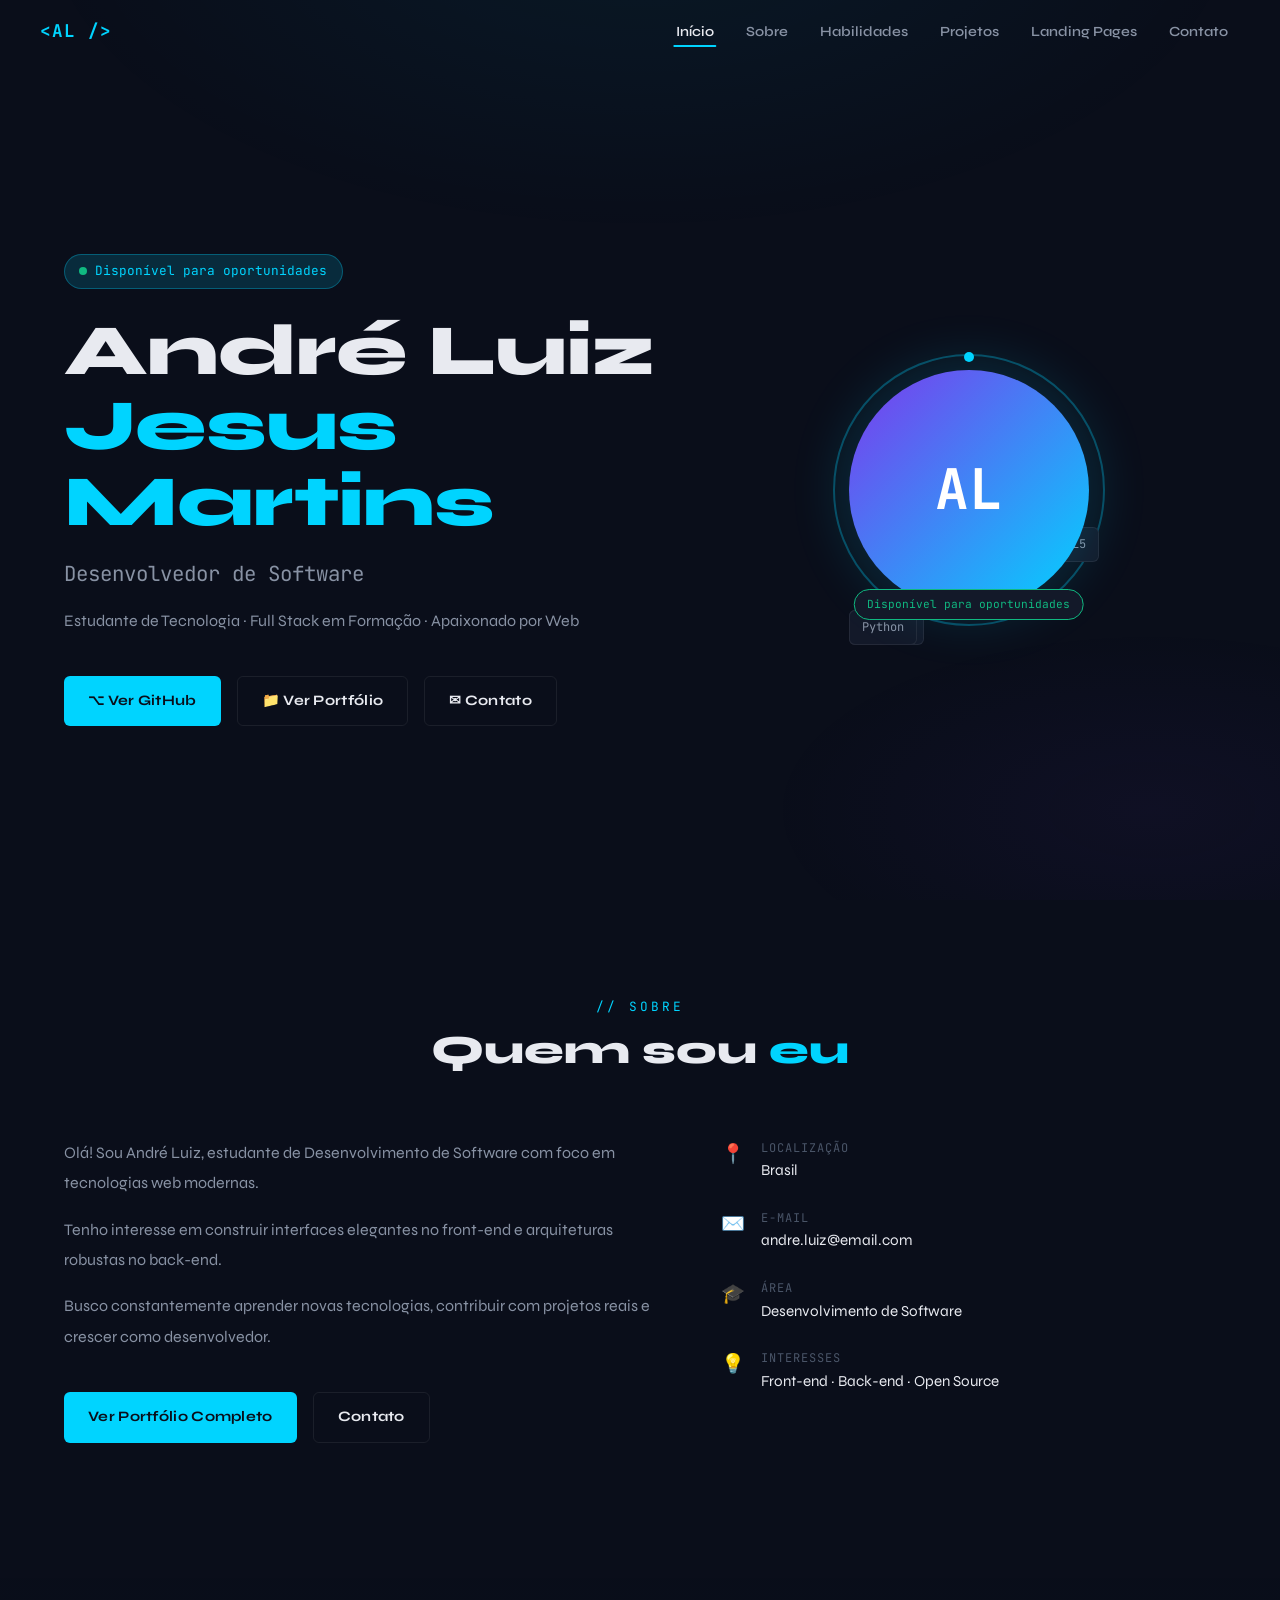
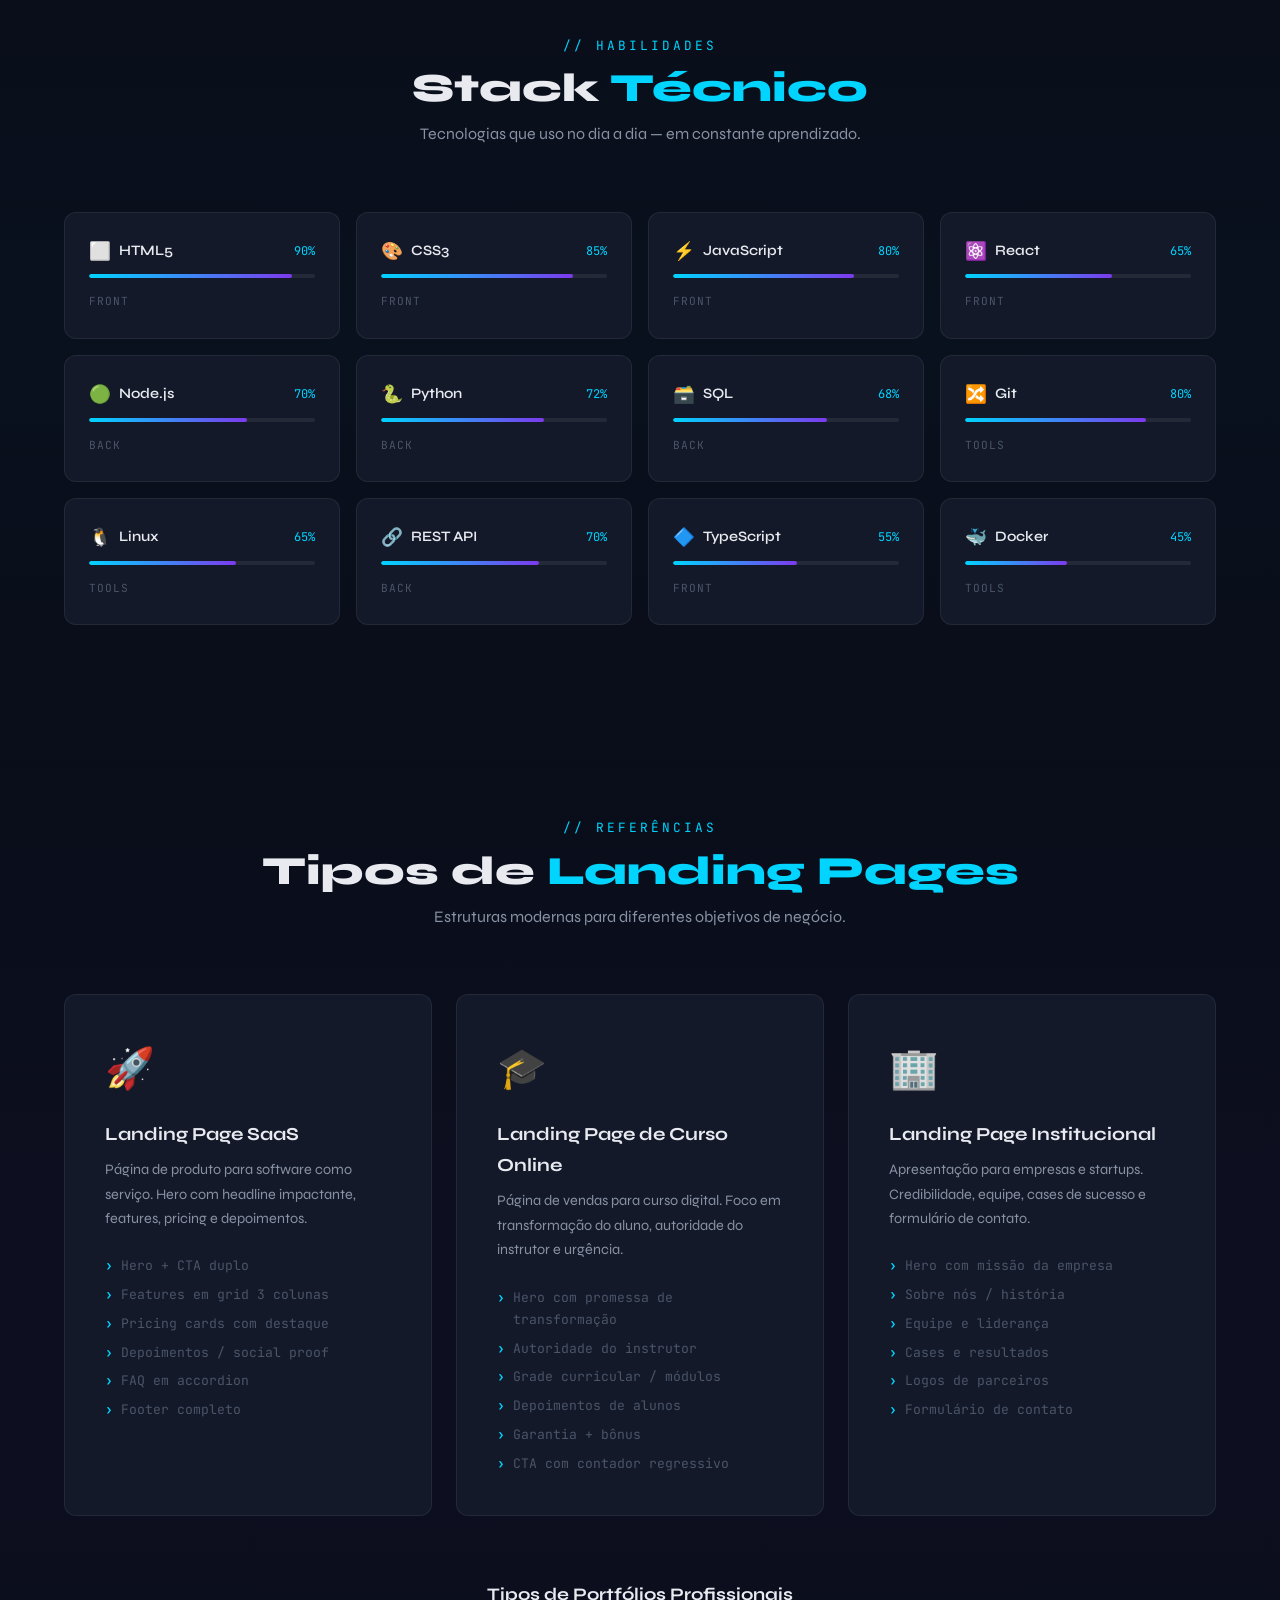
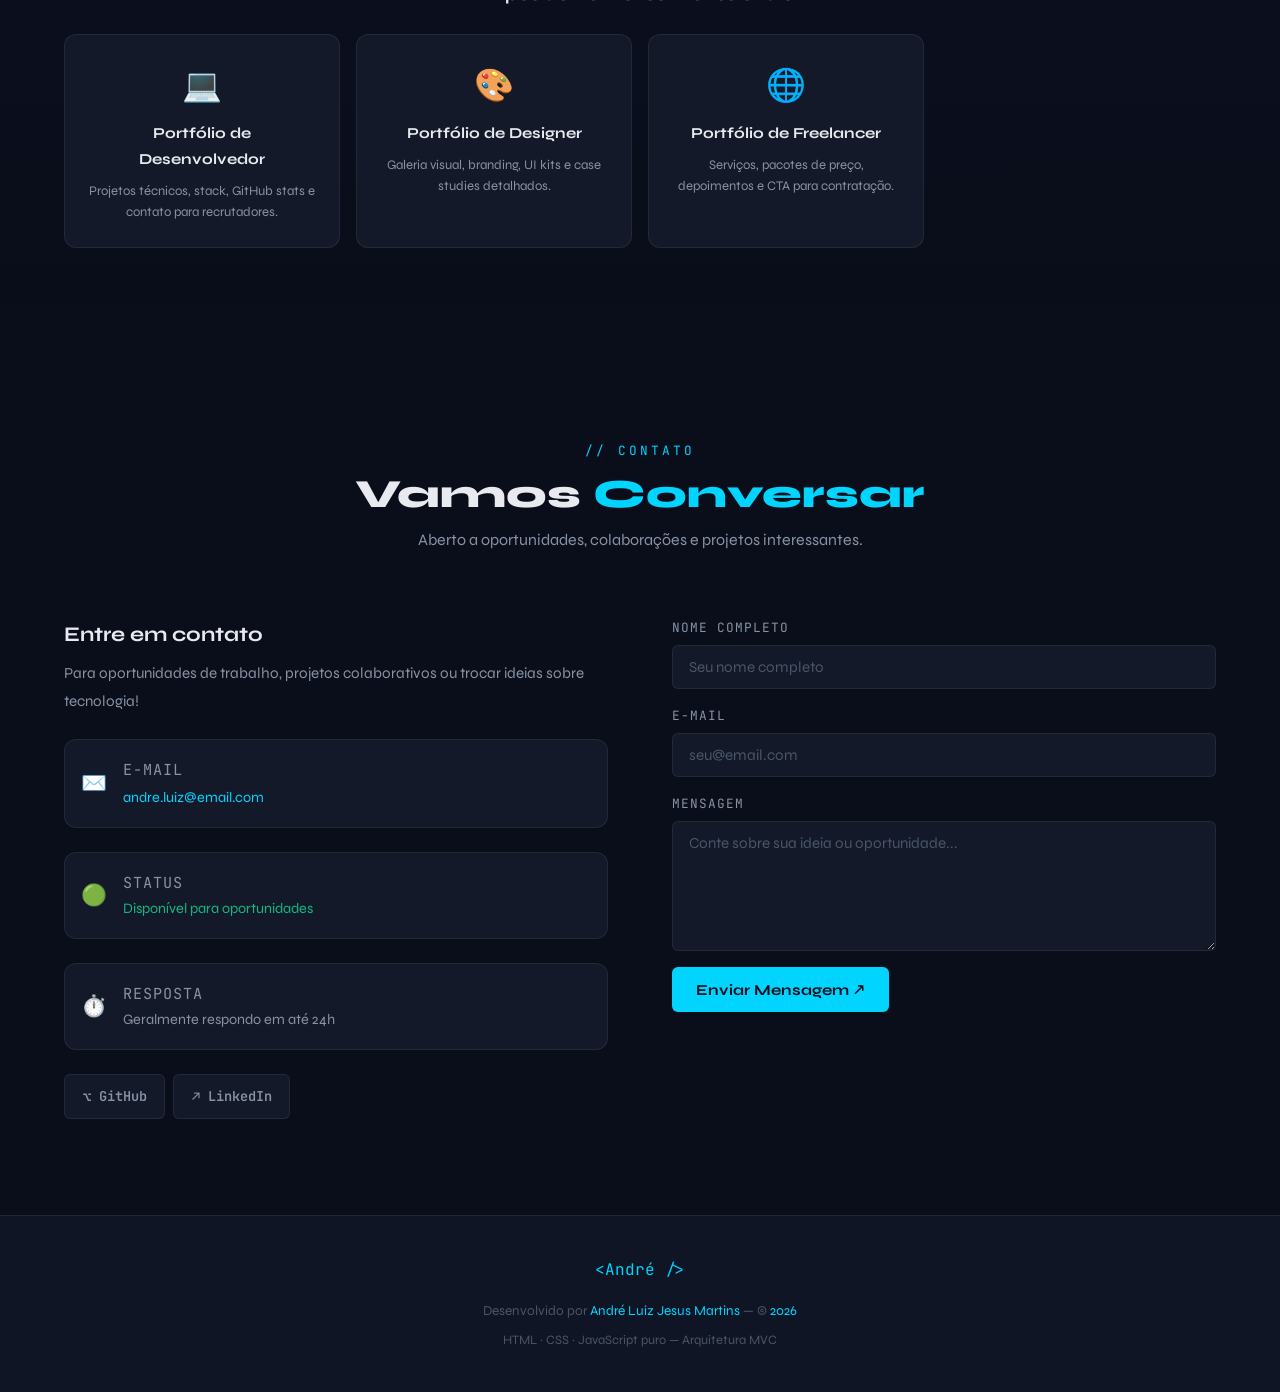
==== view/index.html @ aa51c26f "feat: criar estrutura completa do portfólio pessoal utilizando arquitetura MVC, responsividade e ace" ====
<!DOCTYPE html>
<html lang="pt-BR">
<head>
  <meta charset="UTF-8" />
  <meta name="viewport" content="width=device-width, initial-scale=1.0" />
  <title>André Luiz — Desenvolvedor de Software</title>
  <meta name="description" content="Portfólio de André Luiz Jesus Martins — estudante de Desenvolvimento de Software focado em web, front-end e back-end." />
  <meta name="author" content="André Luiz Jesus Martins" />
  <meta name="theme-color" content="#0a0e1a" />
  <meta property="og:title"       content="André Luiz — Desenvolvedor de Software" />
  <meta property="og:description" content="Portfólio pessoal com projetos, habilidades e contato." />
  <meta property="og:type"        content="website" />
  <link rel="icon" href="data:image/svg+xml,<svg xmlns='http://www.w3.org/2000/svg' viewBox='0 0 100 100'><text y='.9em' font-size='90'>⚡</text></svg>" />
  <link rel="stylesheet" href="../css/style.css" />
</head>
<body>

  <!-- LOADER -->
  <div id="page-loader" role="status" aria-label="Carregando">
    <p class="loader-logo">&lt;André /&gt;</p>
    <div class="loader-bar" aria-hidden="true"></div>
  </div>

  <!-- SKIP LINK -->
  <a href="#main-content" id="skip-link">Pular para o conteúdo principal</a>

  <!-- OVERLAY MOBILE -->
  <div id="menu-overlay" aria-hidden="true"></div>

  <!-- NAVBAR -->
  <header id="navbar" role="banner">
    <a href="#home" id="nav-logo" aria-label="Voltar ao início"></a>
    <button id="menu-toggle" type="button"
            aria-label="Abrir menu" aria-expanded="false" aria-controls="nav-links">
      <span aria-hidden="true"></span>
      <span aria-hidden="true"></span>
      <span aria-hidden="true"></span>
    </button>
    <nav aria-label="Navegação principal">
      <ul id="nav-links" role="list"></ul>
    </nav>
  </header>

  <!-- CONTEÚDO PRINCIPAL -->
  <main id="main-content" tabindex="-1">

    <!-- HERO -->
    <section id="home" aria-labelledby="hero-name">
      <div class="container">
        <div class="hero-grid">

          <div class="hero-content">
            <div class="hero-badge">Disponível para oportunidades</div>
            <h1 id="hero-name"></h1>
            <p id="hero-role" aria-label="Cargo profissional"></p>
            <p id="hero-tagline"></p>
            <div class="hero-cta" role="group" aria-label="Ações principais">
              <a id="cta-github" href="#" target="_blank" rel="noopener noreferrer"
                 class="btn btn-primary">⌥ Ver GitHub</a>
              <a id="cta-portfolio" href="portfolio.html"
                 class="btn btn-ghost">📁 Ver Portfólio</a>
              <a id="cta-contact" href="#contact"
                 class="btn btn-ghost">✉ Contato</a>
            </div>
          </div>

          <div class="hero-visual" aria-hidden="false">
            <div style="position:relative;display:inline-block;">
              <div id="hero-avatar"></div>
              <div class="avatar-ring" aria-hidden="true"></div>
              <div id="hero-status" class="hero-status-badge" aria-live="polite"></div>
              <div class="tech-float" aria-hidden="true">HTML5</div>
              <div class="tech-float" aria-hidden="true">Node.js</div>
              <div class="tech-float" aria-hidden="true">Python</div>
            </div>
          </div>

        </div>
      </div>
    </section>

    <!-- SOBRE -->
    <section id="about" aria-labelledby="about-title">
      <div class="container">
        <header class="section-header" data-animate>
          <span class="section-label">// sobre</span>
          <h2 id="about-title" class="section-title">Quem sou <span class="accent">eu</span></h2>
        </header>
        <div class="about-grid">
          <div class="about-text" data-animate="left">
            <div id="about-bio"></div>
            <div class="about-links">
              <a href="portfolio.html" class="btn btn-primary">Ver Portfólio Completo</a>
              <a href="#contact"       class="btn btn-ghost">Contato</a>
            </div>
          </div>
          <aside class="about-meta" aria-label="Informações rápidas" data-animate="right">
            <div class="meta-item">
              <span class="meta-icon" aria-hidden="true">📍</span>
              <div><p class="meta-label">Localização</p><p class="meta-value" id="about-location"></p></div>
            </div>
            <div class="meta-item">
              <span class="meta-icon" aria-hidden="true">✉️</span>
              <div><p class="meta-label">E-mail</p><p class="meta-value" id="about-email"></p></div>
            </div>
            <div class="meta-item">
              <span class="meta-icon" aria-hidden="true">🎓</span>
              <div><p class="meta-label">Área</p><p class="meta-value">Desenvolvimento de Software</p></div>
            </div>
            <div class="meta-item">
              <span class="meta-icon" aria-hidden="true">💡</span>
              <div><p class="meta-label">Interesses</p><p class="meta-value">Front-end · Back-end · Open Source</p></div>
            </div>
          </aside>
        </div>
      </div>
    </section>

    <!-- HABILIDADES -->
    <section id="skills" aria-labelledby="skills-title">
      <div class="container">
        <header class="section-header" data-animate>
          <span class="section-label">// habilidades</span>
          <h2 id="skills-title" class="section-title">Stack <span class="accent">Técnico</span></h2>
          <p class="section-subtitle">Tecnologias que uso no dia a dia — em constante aprendizado.</p>
        </header>
        <div id="skills-grid" role="list" aria-label="Habilidades técnicas" data-animate></div>
      </div>
    </section>

    <!-- LANDING PAGES -->
    <section id="landing" aria-labelledby="landing-title">
      <div class="container">
        <header class="section-header" data-animate>
          <span class="section-label">// referências</span>
          <h2 id="landing-title" class="section-title">Tipos de <span class="accent">Landing Pages</span></h2>
          <p class="section-subtitle">Estruturas modernas para diferentes objetivos de negócio.</p>
        </header>
        <div id="landing-grid" role="list" aria-label="Exemplos de landing pages" data-animate></div>
        <div style="margin-top:var(--space-xl);" data-animate>
          <p class="portfolio-examples-title">Tipos de Portfólios Profissionais</p>
          <div id="portfolio-examples" role="list" aria-label="Tipos de portfólios"></div>
        </div>
      </div>
    </section>

    <!-- CONTATO -->
    <section id="contact" aria-labelledby="contact-title">
      <div class="container">
        <header class="section-header" data-animate>
          <span class="section-label">// contato</span>
          <h2 id="contact-title" class="section-title">Vamos <span class="accent">Conversar</span></h2>
          <p class="section-subtitle">Aberto a oportunidades, colaborações e projetos interessantes.</p>
        </header>
        <div class="contact-grid">
          <aside aria-label="Informações de contato" data-animate="left">
            <div class="contact-info">
              <div>
                <h3>Entre em contato</h3>
                <p>Para oportunidades de trabalho, projetos colaborativos ou trocar ideias sobre tecnologia!</p>
              </div>
              <div class="contact-item">
                <span class="contact-item-icon" aria-hidden="true">✉️</span>
                <div><p class="contact-item-label">E-mail</p><a id="contact-email" href="#"></a></div>
              </div>
              <div class="contact-item">
                <span class="contact-item-icon" aria-hidden="true">🟢</span>
                <div><p class="contact-item-label">Status</p>
                  <p id="contact-availability" style="font-size:.9rem;color:var(--accent-3);"></p></div>
              </div>
              <div class="contact-item">
                <span class="contact-item-icon" aria-hidden="true">⏱️</span>
                <div><p class="contact-item-label">Resposta</p>
                  <p id="contact-response" style="font-size:.9rem;color:var(--text-secondary);"></p></div>
              </div>
              <div class="contact-social" role="group" aria-label="Redes sociais">
                <a id="contact-github"   href="#" target="_blank" rel="noopener noreferrer" class="social-btn">⌥ GitHub</a>
                <a id="contact-linkedin" href="#" target="_blank" rel="noopener noreferrer" class="social-btn">↗ LinkedIn</a>
              </div>
            </div>
          </aside>
          <div data-animate="right">
            <form id="contact-form" novalidate aria-label="Formulário de contato">
              <div id="form-feedback" class="form-feedback" hidden role="alert" aria-live="assertive"></div>
              <div class="form-group">
                <label for="form-name">Nome completo</label>
                <input type="text" id="form-name" name="name"
                       placeholder="Seu nome completo" autocomplete="name"
                       aria-required="true" aria-describedby="form-feedback" />
              </div>
              <div class="form-group">
                <label for="form-email">E-mail</label>
                <input type="email" id="form-email" name="email"
                       placeholder="seu@email.com" autocomplete="email" aria-required="true" />
              </div>
              <div class="form-group">
                <label for="form-message">Mensagem</label>
                <textarea id="form-message" name="message" rows="5"
                          placeholder="Conte sobre sua ideia ou oportunidade..."
                          aria-required="true"></textarea>
              </div>
              <button type="submit" class="btn-submit" aria-label="Enviar mensagem">
                Enviar Mensagem ↗
              </button>
            </form>
          </div>
        </div>
      </div>
    </section>

  </main>

  <!-- FOOTER -->
  <footer role="contentinfo">
    <div class="container">
      <div class="footer-inner">
        <p class="footer-logo">&lt;André /&gt;</p>
        <p>Desenvolvido por <span id="footer-name"></span> &mdash; &copy; <span id="footer-year"></span></p>
        <p style="font-size:.8rem;">HTML · CSS · JavaScript puro — Arquitetura MVC</p>
      </div>
    </div>
  </footer>

  <!-- SCROLL TO TOP -->
  <button id="scroll-top" type="button" aria-label="Voltar ao topo">↑</button>

  <!-- SCRIPTS (ordem: Model → View → Controller) -->
  <script src="../model/model.js"></script>
  <script src="../js/app.js"></script>
  <script src="../controller/controller.js"></script>

</body>
</html>
---- css/style.css ----
/* =============================================================
   css/style.css — Estilos Globais
   André Luiz Jesus Martins — Desenvolvedor de Software
   Mobile-first · Dark Mode · Acessível · Responsivo
   ============================================================= */

/* ---------------------------
   1. FONTES & VARIÁVEIS
   --------------------------- */
   @import url('https://fonts.googleapis.com/css2?family=JetBrains+Mono:wght@400;700&family=Syne:wght@400;600;700;800&display=swap');

   :root {
     --bg-primary:    #0a0e1a;
     --bg-secondary:  #0f1524;
     --bg-card:       #131929;
     --bg-card-hover: #1a2236;
     --bg-glass:      rgba(19,25,41,0.85);
   
     --accent:        #00d4ff;
     --accent-dim:    rgba(0,212,255,0.15);
     --accent-glow:   rgba(0,212,255,0.35);
     --accent-2:      #7c3aed;
     --accent-3:      #10b981;
   
     --text-primary:   #e8eaf0;
     --text-secondary: #8892a4;
     --text-muted:     #4a5568;
   
     --border:        rgba(255,255,255,0.07);
     --border-accent: rgba(0,212,255,0.3);
   
     --font-display: 'Syne', sans-serif;
     --font-mono:    'JetBrains Mono', monospace;
   
     --space-xs:  0.5rem;
     --space-sm:  1rem;
     --space-md:  1.5rem;
     --space-lg:  2.5rem;
     --space-xl:  4rem;
     --space-2xl: 6rem;
   
     --radius-sm: 6px;
     --radius-md: 12px;
   
     --shadow-md:   0 8px 32px rgba(0,0,0,0.4);
     --shadow-lg:   0 20px 60px rgba(0,0,0,0.5);
     --shadow-glow: 0 0 30px var(--accent-glow);
   
     --transition:      0.25s cubic-bezier(0.4,0,0.2,1);
     --transition-slow: 0.5s  cubic-bezier(0.4,0,0.2,1);
   }
   
   /* ---------------------------
      2. RESET GLOBAL
      --------------------------- */
   *, *::before, *::after { box-sizing: border-box; margin: 0; padding: 0; }
   
   html { scroll-behavior: smooth; font-size: 16px; }
   
   body {
     font-family: var(--font-display);
     background: var(--bg-primary);
     color: var(--text-primary);
     line-height: 1.7;
     min-height: 100vh;
     -webkit-font-smoothing: antialiased;
     overflow-x: hidden;
   }
   
   /* Gradiente de fundo sutil */
   body::before {
     content: '';
     position: fixed;
     inset: 0;
     background:
       radial-gradient(ellipse 80% 60% at 50% -10%, rgba(0,212,255,0.06) 0%, transparent 60%),
       radial-gradient(ellipse 60% 40% at 90% 90%,  rgba(124,58,237,0.05) 0%, transparent 50%);
     pointer-events: none;
     z-index: 0;
   }
   
   /* ---------------------------
      3. ACESSIBILIDADE
      --------------------------- */
   #skip-link {
     position: absolute;
     top: -100px;
     left: var(--space-sm);
     background: var(--accent);
     color: var(--bg-primary);
     padding: var(--space-xs) var(--space-sm);
     border-radius: var(--radius-sm);
     font-weight: 700;
     z-index: 9999;
     text-decoration: none;
     font-size: 0.875rem;
     transition: top var(--transition);
   }
   #skip-link:focus { top: var(--space-sm); }
   
   :focus-visible {
     outline: 2px solid var(--accent);
     outline-offset: 3px;
     border-radius: var(--radius-sm);
   }
   
   @media (prefers-reduced-motion: reduce) {
     *, *::before, *::after {
       animation-duration: 0.01ms !important;
       transition-duration: 0.01ms !important;
     }
   }
   
   /* ---------------------------
      4. LOADER
      --------------------------- */
   #page-loader {
     position: fixed;
     inset: 0;
     background: var(--bg-primary);
     display: flex;
     flex-direction: column;
     align-items: center;
     justify-content: center;
     z-index: 10000;
     transition: opacity 0.6s ease;
     gap: var(--space-sm);
   }
   #page-loader.fade-out { opacity: 0; pointer-events: none; }
   
   .loader-logo {
     font-family: var(--font-mono);
     font-size: 1.5rem;
     color: var(--accent);
     letter-spacing: 2px;
   }
   .loader-bar {
     width: 200px;
     height: 2px;
     background: var(--border);
     border-radius: 2px;
     overflow: hidden;
   }
   .loader-bar::after {
     content: '';
     display: block;
     height: 100%;
     width: 40%;
     background: var(--accent);
     animation: loading 1s ease infinite;
   }
   @keyframes loading {
     0%   { transform: translateX(-100%); }
     100% { transform: translateX(350%); }
   }
   
   /* ---------------------------
      5. NAVBAR
      --------------------------- */
   #navbar {
     position: fixed;
     top: 0; left: 0; right: 0;
     z-index: 1000;
     padding: var(--space-sm) var(--space-lg);
     display: flex;
     align-items: center;
     justify-content: space-between;
     gap: var(--space-md);
     transition: background var(--transition), box-shadow var(--transition), padding var(--transition);
   }
   #navbar.scrolled {
     background: var(--bg-glass);
     backdrop-filter: blur(20px);
     -webkit-backdrop-filter: blur(20px);
     border-bottom: 1px solid var(--border);
     padding-block: 0.75rem;
     box-shadow: var(--shadow-md);
   }
   #nav-logo {
     font-family: var(--font-mono);
     font-size: 1.1rem;
     font-weight: 700;
     color: var(--accent);
     text-decoration: none;
     letter-spacing: 1px;
     white-space: nowrap;
     transition: text-shadow var(--transition);
   }
   #nav-logo:hover { text-shadow: 0 0 12px var(--accent); }
   
   #nav-links {
     display: flex;
     list-style: none;
     gap: var(--space-xs);
     align-items: center;
   }
   .nav-link {
     font-size: 0.875rem;
     font-weight: 600;
     color: var(--text-secondary);
     text-decoration: none;
     padding: 0.4rem 0.75rem;
     border-radius: var(--radius-sm);
     transition: color var(--transition);
     position: relative;
   }
   .nav-link::after {
     content: '';
     position: absolute;
     bottom: 0; left: 50%;
     transform: translateX(-50%) scaleX(0);
     width: 70%; height: 2px;
     background: var(--accent);
     border-radius: 2px;
     transition: transform var(--transition);
   }
   .nav-link:hover, .nav-link.active { color: var(--text-primary); }
   .nav-link:hover::after, .nav-link.active::after { transform: translateX(-50%) scaleX(1); }
   
   /* Hamburger */
   #menu-toggle {
     display: none;
     flex-direction: column;
     gap: 5px;
     background: none;
     border: none;
     cursor: pointer;
     padding: 8px;
     z-index: 1100;
   }
   #menu-toggle span {
     display: block;
     width: 24px; height: 2px;
     background: var(--text-primary);
     border-radius: 2px;
     transition: transform var(--transition), opacity var(--transition);
     transform-origin: center;
   }
   #menu-toggle.active span:nth-child(1) { transform: translateY(7px) rotate(45deg); }
   #menu-toggle.active span:nth-child(2) { opacity: 0; transform: scaleX(0); }
   #menu-toggle.active span:nth-child(3) { transform: translateY(-7px) rotate(-45deg); }
   
   #menu-overlay {
     display: none;
     position: fixed;
     inset: 0;
     background: rgba(0,0,0,0.7);
     z-index: 990;
     backdrop-filter: blur(4px);
   }
   
   /* ---------------------------
      6. LAYOUT
      --------------------------- */
   .container {
     width: 100%;
     max-width: 1200px;
     margin: 0 auto;
     padding: 0 var(--space-md);
   }
   section { position: relative; z-index: 1; }
   
   .section-header { text-align: center; margin-bottom: var(--space-xl); }
   
   .section-label {
     font-family: var(--font-mono);
     font-size: 0.8rem;
     color: var(--accent);
     letter-spacing: 3px;
     text-transform: uppercase;
     margin-bottom: var(--space-xs);
     display: block;
   }
   .section-title {
     font-size: clamp(1.75rem, 4vw, 2.5rem);
     font-weight: 800;
     line-height: 1.2;
   }
   .section-title .accent { color: var(--accent); }
   .section-subtitle {
     margin-top: var(--space-xs);
     color: var(--text-secondary);
     font-size: 1rem;
     max-width: 600px;
     margin-inline: auto;
   }
   .accent { color: var(--accent); }
   
   /* ---------------------------
      7. HERO
      --------------------------- */
   #home {
     min-height: 100vh;
     display: flex;
     align-items: center;
     padding: calc(80px + var(--space-xl)) 0 var(--space-xl);
   }
   .hero-grid {
     display: grid;
     grid-template-columns: 1fr;
     gap: var(--space-xl);
     align-items: center;
   }
   .hero-badge {
     display: inline-flex;
     align-items: center;
     gap: var(--space-xs);
     font-family: var(--font-mono);
     font-size: 0.8rem;
     color: var(--accent);
     border: 1px solid var(--border-accent);
     background: var(--accent-dim);
     padding: 0.35rem 0.9rem;
     border-radius: 100px;
     margin-bottom: var(--space-md);
     width: fit-content;
   }
   .hero-badge::before {
     content: '';
     width: 8px; height: 8px;
     background: var(--accent-3);
     border-radius: 50%;
     animation: pulse 2s ease infinite;
   }
   @keyframes pulse {
     0%, 100% { opacity: 1; transform: scale(1); }
     50%       { opacity: 0.5; transform: scale(0.8); }
   }
   #hero-name {
     font-size: clamp(2.5rem, 7vw, 4.5rem);
     font-weight: 800;
     line-height: 1.05;
     margin-bottom: var(--space-sm);
     letter-spacing: -1px;
   }
   #hero-role {
     font-family: var(--font-mono);
     font-size: clamp(1rem, 2.5vw, 1.3rem);
     color: var(--text-secondary);
     margin-bottom: var(--space-sm);
   }
   #hero-tagline {
     font-size: 1rem;
     color: var(--text-secondary);
     margin-bottom: var(--space-lg);
     max-width: 520px;
     line-height: 1.8;
   }
   .hero-cta { display: flex; gap: var(--space-sm); flex-wrap: wrap; }
   
   /* Botões */
   .btn {
     display: inline-flex;
     align-items: center;
     gap: 0.5rem;
     font-family: var(--font-display);
     font-size: 0.9rem;
     font-weight: 700;
     padding: 0.75rem 1.5rem;
     border-radius: var(--radius-sm);
     text-decoration: none;
     cursor: pointer;
     border: none;
     transition: all var(--transition);
     letter-spacing: 0.3px;
   }
   .btn-primary { background: var(--accent); color: var(--bg-primary); }
   .btn-primary:hover {
     background: #33ddff;
     transform: translateY(-2px);
     box-shadow: 0 8px 24px var(--accent-glow);
   }
   .btn-ghost {
     background: transparent;
     color: var(--text-primary);
     border: 1px solid var(--border);
   }
   .btn-ghost:hover { border-color: var(--accent); color: var(--accent); transform: translateY(-2px); }
   
   /* Avatar */
   .hero-visual {
     display: flex;
     justify-content: center;
     align-items: center;
     position: relative;
   }
   #hero-avatar {
     width: 200px; height: 200px;
     border-radius: 50%;
     background: linear-gradient(135deg, var(--accent-2), var(--accent));
     display: flex;
     align-items: center;
     justify-content: center;
     font-family: var(--font-mono);
     font-size: 3rem;
     font-weight: 700;
     color: white;
     position: relative;
     z-index: 1;
     box-shadow: 0 0 60px rgba(0,212,255,0.2);
   }
   .avatar-ring {
     position: absolute;
     inset: -16px;
     border-radius: 50%;
     border: 2px solid var(--border-accent);
     animation: spin 10s linear infinite;
   }
   .avatar-ring::before {
     content: '';
     position: absolute;
     top: -4px; left: 50%;
     transform: translateX(-50%);
     width: 10px; height: 10px;
     background: var(--accent);
     border-radius: 50%;
   }
   @keyframes spin { from { transform: rotate(0deg); } to { transform: rotate(360deg); } }
   
   .hero-status-badge {
     position: absolute;
     bottom: -10px; left: 50%;
     transform: translateX(-50%);
     background: var(--bg-card);
     border: 1px solid var(--accent-3);
     color: var(--accent-3);
     font-family: var(--font-mono);
     font-size: 0.7rem;
     padding: 0.3rem 0.8rem;
     border-radius: 100px;
     white-space: nowrap;
     z-index: 2;
   }
   .tech-float {
     position: absolute;
     background: var(--bg-card);
     border: 1px solid var(--border);
     border-radius: var(--radius-sm);
     padding: 0.4rem 0.75rem;
     font-family: var(--font-mono);
     font-size: 0.75rem;
     color: var(--text-secondary);
     animation: float 4s ease-in-out infinite;
   }
   .tech-float:nth-child(2) { top: 10%; right: -20px; animation-delay: 0s; }
   .tech-float:nth-child(3) { top: 40%; left: -30px; animation-delay: 1.5s; }
   .tech-float:nth-child(4) { bottom: 20%; right: -10px; animation-delay: 0.8s; }
   @keyframes float {
     0%, 100% { transform: translateY(0); }
     50%       { transform: translateY(-10px); }
   }
   
   /* ---------------------------
      8. SOBRE
      --------------------------- */
   #about { padding: var(--space-2xl) 0; }
   .about-grid {
     display: grid;
     grid-template-columns: 1fr;
     gap: var(--space-xl);
     align-items: start;
   }
   .about-text p {
     color: var(--text-secondary);
     margin-bottom: var(--space-sm);
     line-height: 1.9;
   }
   .about-meta { display: flex; flex-direction: column; gap: var(--space-md); }
   .meta-item  { display: flex; gap: var(--space-sm); align-items: flex-start; }
   .meta-icon  { font-size: 1.2rem; flex-shrink: 0; }
   .meta-label {
     font-size: 0.75rem;
     color: var(--text-muted);
     font-family: var(--font-mono);
     text-transform: uppercase;
     letter-spacing: 1px;
   }
   .meta-value { font-size: 0.95rem; color: var(--text-primary); }
   .about-links { display: flex; gap: var(--space-sm); flex-wrap: wrap; margin-top: var(--space-lg); }
   
   /* ---------------------------
      9. HABILIDADES
      --------------------------- */
   #skills {
     padding: var(--space-2xl) 0;
     background: linear-gradient(180deg, transparent, rgba(0,212,255,0.02) 50%, transparent);
   }
   #skills-grid {
     display: grid;
     grid-template-columns: repeat(auto-fill, minmax(240px, 1fr));
     gap: var(--space-sm);
   }
   .skill-card {
     background: var(--bg-card);
     border: 1px solid var(--border);
     border-radius: var(--radius-md);
     padding: var(--space-md);
     transition: border-color var(--transition), transform var(--transition), background var(--transition);
   }
   .skill-card:hover {
     border-color: var(--border-accent);
     background: var(--bg-card-hover);
     transform: translateY(-2px);
   }
   .skill-header { display: flex; align-items: center; gap: var(--space-xs); margin-bottom: var(--space-xs); }
   .skill-icon   { font-size: 1.1rem; }
   .skill-name   { font-weight: 600; font-size: 0.9rem; flex: 1; }
   .skill-level-label { font-family: var(--font-mono); font-size: 0.75rem; color: var(--accent); }
   .skill-bar {
     height: 4px;
     background: var(--border);
     border-radius: 4px;
     overflow: hidden;
     margin-bottom: var(--space-xs);
   }
   .skill-fill {
     height: 100%;
     background: linear-gradient(90deg, var(--accent), var(--accent-2));
     border-radius: 4px;
     transition: width 1s cubic-bezier(0.4,0,0.2,1);
   }
   .skill-category {
     font-family: var(--font-mono);
     font-size: 0.7rem;
     color: var(--text-muted);
     text-transform: uppercase;
     letter-spacing: 1px;
   }
   
   /* ---------------------------
      10. PROJETOS
      --------------------------- */
   #projects { padding: var(--space-2xl) 0; }
   #project-filters {
     display: flex;
     gap: var(--space-xs);
     flex-wrap: wrap;
     justify-content: center;
     margin-bottom: var(--space-xl);
   }
   .filter-btn {
     font-family: var(--font-display);
     font-size: 0.85rem;
     font-weight: 600;
     color: var(--text-secondary);
     background: var(--bg-card);
     border: 1px solid var(--border);
     padding: 0.5rem 1.1rem;
     border-radius: 100px;
     cursor: pointer;
     transition: all var(--transition);
   }
   .filter-btn:hover   { border-color: var(--accent); color: var(--accent); }
   .filter-btn.active  { background: var(--accent); color: var(--bg-primary); border-color: var(--accent); }
   
   #projects-grid {
     display: grid;
     grid-template-columns: repeat(auto-fill, minmax(300px, 1fr));
     gap: var(--space-md);
   }
   .project-card {
     background: var(--bg-card);
     border: 1px solid var(--border);
     border-radius: var(--radius-md);
     padding: var(--space-md);
     display: flex;
     flex-direction: column;
     gap: var(--space-sm);
     transition: border-color var(--transition), transform var(--transition), box-shadow var(--transition);
     position: relative;
     animation: fadeUp 0.4s ease both;
   }
   .project-card:hover {
     border-color: var(--border-accent);
     transform: translateY(-4px);
     box-shadow: 0 12px 40px rgba(0,212,255,0.1);
   }
   .project-card.highlight { border-color: rgba(0,212,255,0.2); }
   
   .badge {
     position: absolute;
     top: -10px; right: var(--space-sm);
     background: linear-gradient(135deg, var(--accent-2), var(--accent));
     color: white;
     font-size: 0.7rem;
     font-weight: 700;
     padding: 0.2rem 0.6rem;
     border-radius: 100px;
     font-family: var(--font-mono);
   }
   .project-card-header {
     display: flex;
     align-items: flex-start;
     justify-content: space-between;
     gap: var(--space-xs);
   }
   .project-title { font-size: 1.05rem; font-weight: 700; }
   .project-status {
     font-family: var(--font-mono);
     font-size: 0.7rem;
     font-weight: 600;
     padding: 0.2rem 0.6rem;
     border-radius: 100px;
     white-space: nowrap;
     flex-shrink: 0;
   }
   .status-done { background: rgba(16,185,129,0.15); color: var(--accent-3); border: 1px solid rgba(16,185,129,0.3); }
   .status-wip  { background: rgba(251,191,36,0.1);  color: #fbbf24;         border: 1px solid rgba(251,191,36,0.2); }
   
   .project-desc { color: var(--text-secondary); font-size: 0.9rem; line-height: 1.7; flex: 1; }
   .project-tags { display: flex; flex-wrap: wrap; gap: 6px; }
   .tag {
     font-family: var(--font-mono);
     font-size: 0.72rem;
     color: var(--accent);
     background: var(--accent-dim);
     border: 1px solid rgba(0,212,255,0.2);
     padding: 0.2rem 0.55rem;
     border-radius: var(--radius-sm);
   }
   .project-actions { display: flex; gap: var(--space-xs); margin-top: auto; }
   .btn-project {
     display: inline-flex;
     align-items: center;
     gap: 0.4rem;
     font-family: var(--font-mono);
     font-size: 0.8rem;
     font-weight: 600;
     color: var(--text-secondary);
     background: var(--bg-secondary);
     border: 1px solid var(--border);
     padding: 0.45rem 0.9rem;
     border-radius: var(--radius-sm);
     text-decoration: none;
     transition: all var(--transition);
   }
   .btn-project:hover      { border-color: var(--accent); color: var(--accent); }
   .btn-demo:hover         { border-color: var(--accent-3); color: var(--accent-3); }
   .no-results { color: var(--text-secondary); text-align: center; padding: var(--space-xl); grid-column: 1/-1; }
   
   @keyframes fadeUp {
     from { opacity: 0; transform: translateY(20px); }
     to   { opacity: 1; transform: translateY(0); }
   }
   
   /* ---------------------------
      11. LANDING PAGES
      --------------------------- */
   #landing {
     padding: var(--space-2xl) 0;
     background: linear-gradient(180deg, transparent, rgba(124,58,237,0.03) 50%, transparent);
   }
   #landing-grid {
     display: grid;
     grid-template-columns: repeat(auto-fill, minmax(280px, 1fr));
     gap: var(--space-md);
     margin-bottom: var(--space-xl);
   }
   .landing-card {
     background: var(--bg-card);
     border: 1px solid var(--border);
     border-radius: var(--radius-md);
     padding: var(--space-lg);
     transition: border-color var(--transition), transform var(--transition);
     position: relative;
     overflow: hidden;
   }
   .landing-card::before {
     content: '';
     position: absolute;
     top: 0; left: 0; right: 0;
     height: 2px;
     background: var(--card-accent, var(--accent));
     transform: scaleX(0);
     transition: transform var(--transition);
   }
   .landing-card:hover { border-color: var(--border-accent); transform: translateY(-3px); }
   .landing-card:hover::before { transform: scaleX(1); }
   .landing-icon  { font-size: 2.5rem; margin-bottom: var(--space-sm); }
   .landing-title { font-size: 1.15rem; font-weight: 700; margin-bottom: var(--space-xs); }
   .landing-desc  { color: var(--text-secondary); font-size: 0.9rem; line-height: 1.7; margin-bottom: var(--space-md); }
   .landing-elements { list-style: none; display: flex; flex-direction: column; gap: 0.4rem; }
   .landing-elements li {
     font-size: 0.82rem;
     color: var(--text-muted);
     padding-left: var(--space-sm);
     position: relative;
     font-family: var(--font-mono);
   }
   .landing-elements li::before { content: '›'; position: absolute; left: 0; color: var(--accent); font-weight: 700; }
   
   .portfolio-examples-title { font-size: 1.1rem; font-weight: 700; margin-bottom: var(--space-md); text-align: center; }
   #portfolio-examples {
     display: grid;
     grid-template-columns: repeat(auto-fill, minmax(220px, 1fr));
     gap: var(--space-sm);
   }
   .portfolio-example-card {
     background: var(--bg-card);
     border: 1px solid var(--border);
     border-radius: var(--radius-md);
     padding: var(--space-md);
     text-align: center;
     transition: all var(--transition);
   }
   .portfolio-example-card:hover { border-color: var(--border-accent); transform: translateY(-2px); }
   .portfolio-example-icon { font-size: 2rem; display: block; margin-bottom: var(--space-xs); }
   .portfolio-example-card h4 { font-size: 0.95rem; font-weight: 700; margin-bottom: var(--space-xs); }
   .portfolio-example-card p  { font-size: 0.82rem; color: var(--text-secondary); line-height: 1.6; }
   
   /* ---------------------------
      12. CONTATO
      --------------------------- */
   #contact { padding: var(--space-2xl) 0; }
   .contact-grid { display: grid; grid-template-columns: 1fr; gap: var(--space-xl); }
   .contact-info { display: flex; flex-direction: column; gap: var(--space-md); }
   .contact-info h3 { font-size: 1.3rem; font-weight: 700; margin-bottom: var(--space-xs); }
   .contact-info p  { color: var(--text-secondary); font-size: 0.95rem; line-height: 1.8; }
   .contact-item {
     display: flex;
     align-items: center;
     gap: var(--space-sm);
     padding: var(--space-sm);
     background: var(--bg-card);
     border: 1px solid var(--border);
     border-radius: var(--radius-md);
     transition: border-color var(--transition);
   }
   .contact-item:hover { border-color: var(--border-accent); }
   .contact-item-icon  { font-size: 1.3rem; flex-shrink: 0; }
   .contact-item-label {
     font-family: var(--font-mono);
     font-size: 0.72rem;
     color: var(--text-muted);
     text-transform: uppercase;
     letter-spacing: 1px;
   }
   .contact-item a { color: var(--accent); text-decoration: none; font-size: 0.9rem; }
   .contact-item a:hover { text-decoration: underline; }
   .contact-social { display: flex; gap: var(--space-xs); }
   .social-btn {
     display: inline-flex;
     align-items: center;
     gap: 0.5rem;
     font-family: var(--font-mono);
     font-size: 0.85rem;
     font-weight: 600;
     color: var(--text-secondary);
     background: var(--bg-card);
     border: 1px solid var(--border);
     padding: 0.6rem 1.1rem;
     border-radius: var(--radius-sm);
     text-decoration: none;
     transition: all var(--transition);
   }
   .social-btn:hover { border-color: var(--accent); color: var(--accent); transform: translateY(-2px); }
   
   #contact-form { display: flex; flex-direction: column; gap: var(--space-sm); }
   .form-group { display: flex; flex-direction: column; gap: 0.4rem; }
   .form-group label {
     font-family: var(--font-mono);
     font-size: 0.8rem;
     color: var(--text-secondary);
     text-transform: uppercase;
     letter-spacing: 1px;
   }
   .form-group input, .form-group textarea {
     background: var(--bg-card);
     border: 1px solid var(--border);
     border-radius: var(--radius-sm);
     color: var(--text-primary);
     font-family: var(--font-display);
     font-size: 0.95rem;
     padding: 0.75rem 1rem;
     transition: border-color var(--transition), box-shadow var(--transition);
     resize: vertical;
     width: 100%;
   }
   .form-group input::placeholder, .form-group textarea::placeholder { color: var(--text-muted); }
   .form-group input:focus, .form-group textarea:focus {
     border-color: var(--accent);
     box-shadow: 0 0 0 3px var(--accent-dim);
     outline: none;
   }
   .form-group textarea { min-height: 130px; }
   
   .btn-submit {
     font-family: var(--font-display);
     font-size: 0.95rem;
     font-weight: 700;
     background: var(--accent);
     color: var(--bg-primary);
     border: none;
     padding: 0.85rem 1.5rem;
     border-radius: var(--radius-sm);
     cursor: pointer;
     transition: all var(--transition);
     align-self: flex-start;
   }
   .btn-submit:hover  { background: #33ddff; transform: translateY(-2px); box-shadow: 0 8px 24px var(--accent-glow); }
   .btn-submit:disabled { opacity: 0.6; cursor: not-allowed; transform: none; }
   
   .form-feedback { font-size: 0.9rem; padding: 0.75rem 1rem; border-radius: var(--radius-sm); font-weight: 600; }
   .form-feedback[hidden] { display: none; }
   .form-feedback.success { background: rgba(16,185,129,0.1); color: var(--accent-3); border: 1px solid rgba(16,185,129,0.3); }
   .form-feedback.error   { background: rgba(239,68,68,0.1);  color: #ef4444;         border: 1px solid rgba(239,68,68,0.3); }
   
   /* ---------------------------
      13. FOOTER
      --------------------------- */
   footer {
     background: var(--bg-secondary);
     border-top: 1px solid var(--border);
     padding: var(--space-lg) 0;
     text-align: center;
   }
   .footer-inner { display: flex; flex-direction: column; align-items: center; gap: var(--space-xs); }
   .footer-logo  { font-family: var(--font-mono); font-size: 1rem; color: var(--accent); margin-bottom: var(--space-xs); }
   footer p      { color: var(--text-muted); font-size: 0.85rem; }
   footer span   { color: var(--accent); }
   
   /* ---------------------------
      14. SCROLL TO TOP
      --------------------------- */
   #scroll-top {
     position: fixed;
     bottom: var(--space-md); right: var(--space-md);
     width: 44px; height: 44px;
     background: var(--bg-card);
     border: 1px solid var(--border-accent);
     color: var(--accent);
     border-radius: var(--radius-sm);
     font-size: 1.2rem;
     cursor: pointer;
     display: flex;
     align-items: center;
     justify-content: center;
     opacity: 0;
     visibility: hidden;
     transform: translateY(10px);
     transition: all var(--transition);
     z-index: 500;
   }
   #scroll-top.visible { opacity: 1; visibility: visible; transform: translateY(0); }
   #scroll-top:hover   { background: var(--accent); color: var(--bg-primary); box-shadow: var(--shadow-glow); }
   
   /* ---------------------------
      15. ANIMAÇÕES DE ENTRADA
      --------------------------- */
   [data-animate] {
     opacity: 0;
     transform: translateY(30px);
     transition: opacity 0.6s ease, transform 0.6s ease;
   }
   [data-animate].visible    { opacity: 1; transform: translateY(0); }
   [data-animate="left"]     { transform: translateX(-30px); }
   [data-animate="right"]    { transform: translateX(30px); }
   [data-animate="left"].visible,
   [data-animate="right"].visible { transform: translateX(0); }
   
   /* ---------------------------
      16. RESPONSIVIDADE
      --------------------------- */
   @media (min-width: 768px) {
     .hero-grid       { grid-template-columns: 1.2fr 1fr; }
     .about-grid      { grid-template-columns: 1.2fr 1fr; }
     .contact-grid    { grid-template-columns: 1fr 1fr; }
     #hero-avatar     { width: 240px; height: 240px; font-size: 3.5rem; }
   }
   
   @media (max-width: 767px) {
     #menu-toggle  { display: flex; }
     #menu-overlay { display: block; }
   
     #nav-links {
       position: fixed;
       top: 0; right: -100%;
       height: 100vh;
       width: min(300px, 85vw);
       background: var(--bg-secondary);
       flex-direction: column;
       align-items: flex-start;
       padding: 90px var(--space-lg) var(--space-lg);
       gap: var(--space-xs);
       transition: right var(--transition-slow);
       z-index: 1000;
       border-left: 1px solid var(--border);
       box-shadow: var(--shadow-lg);
     }
     #nav-links.open { right: 0; }
   
     .nav-link { font-size: 1rem; padding: var(--space-xs) var(--space-sm); width: 100%; }
     .hero-visual  { order: -1; margin-bottom: var(--space-md); }
     #hero-avatar  { width: 160px; height: 160px; font-size: 2.5rem; }
     .tech-float   { display: none; }
     #projects-grid { grid-template-columns: 1fr; }
     #skills-grid   { grid-template-columns: repeat(auto-fill, minmax(200px, 1fr)); }
   }
   
   @media print {
     #navbar, #scroll-top, #menu-toggle, #page-loader { display: none !important; }
     body { background: white; color: black; }
   }
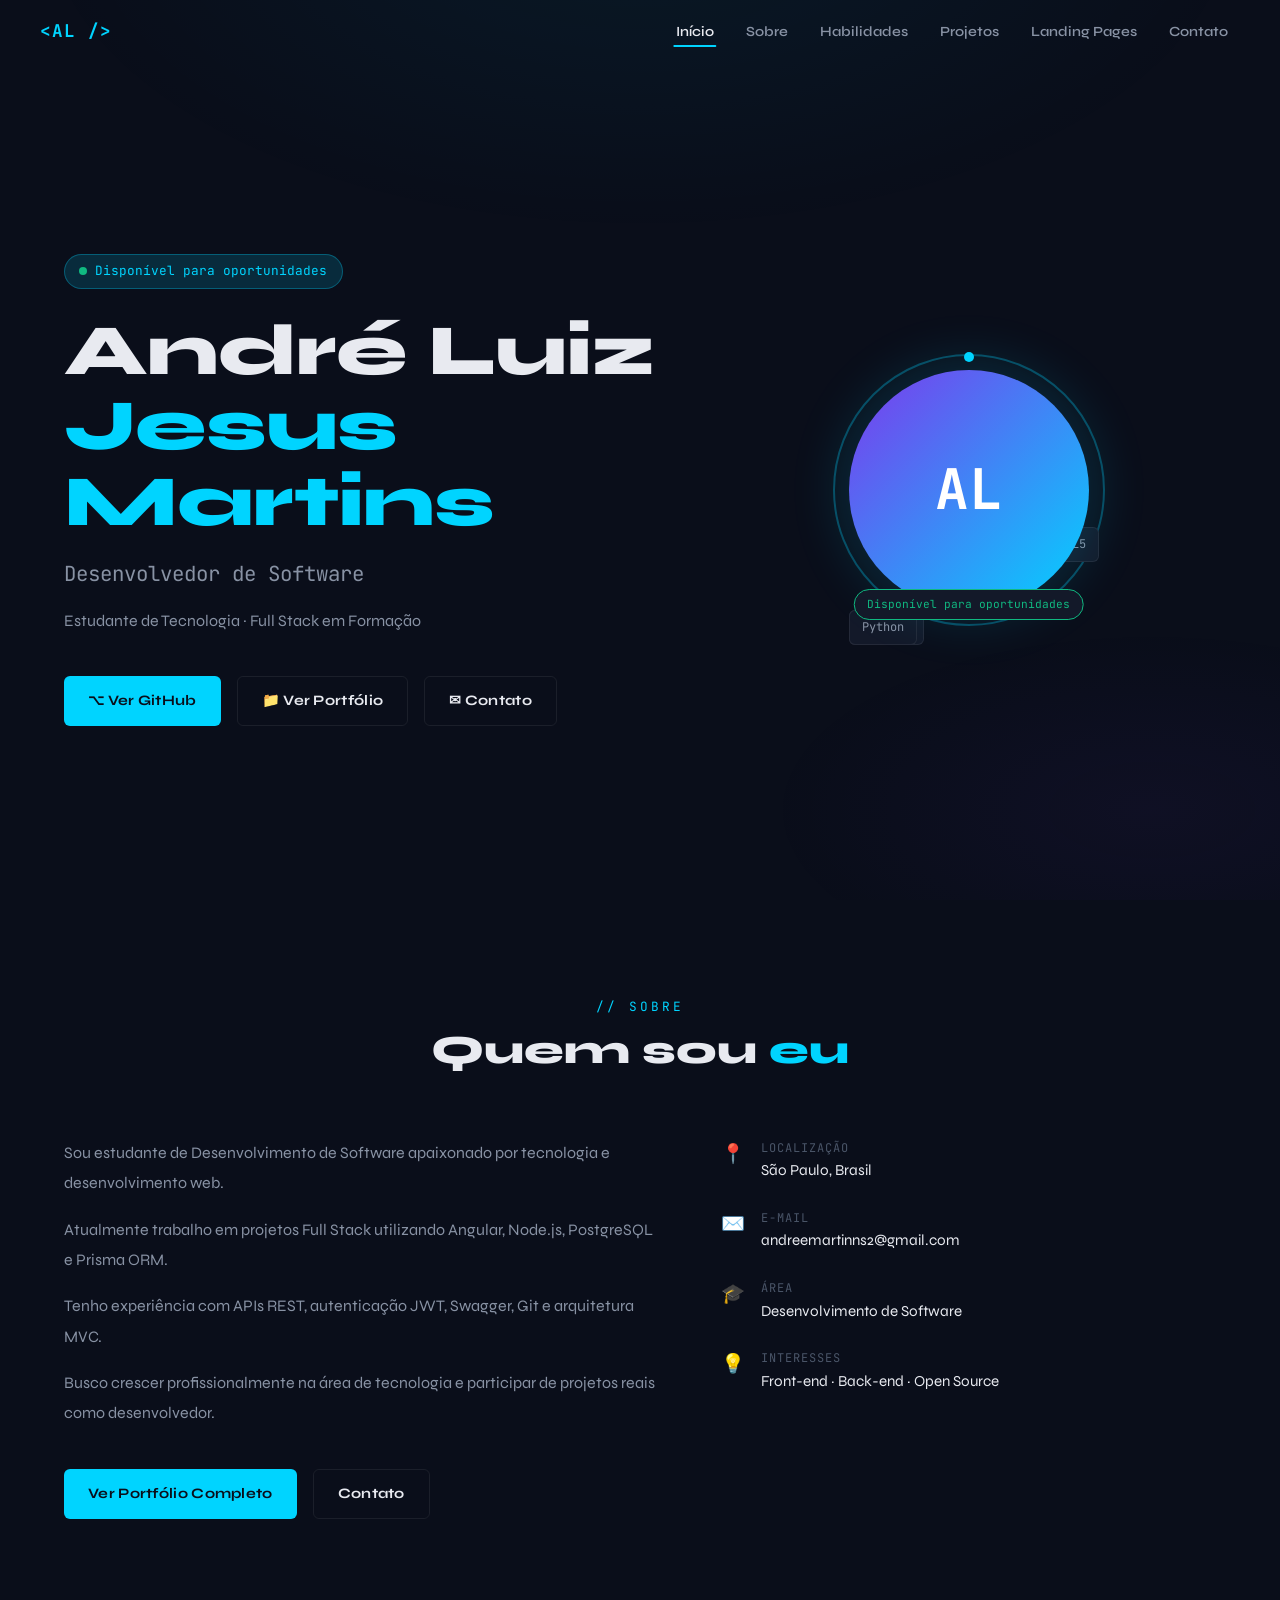
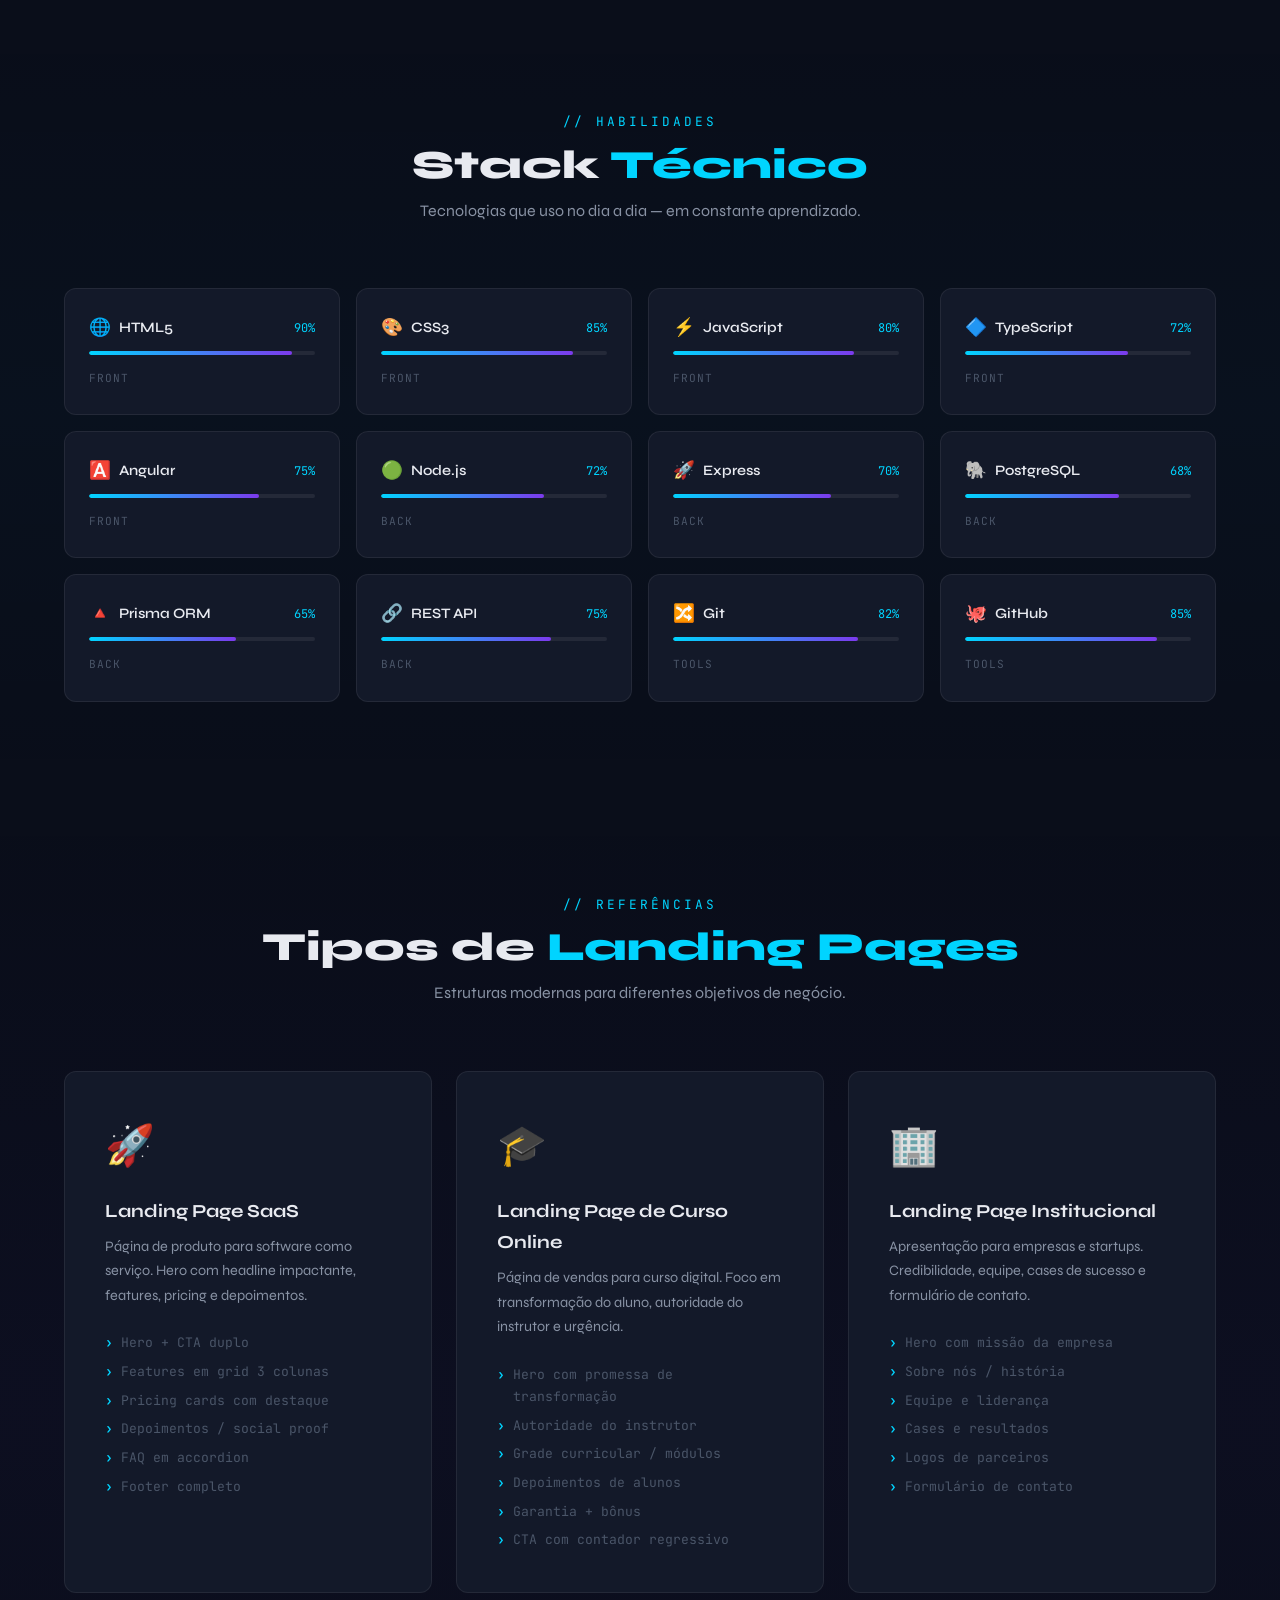
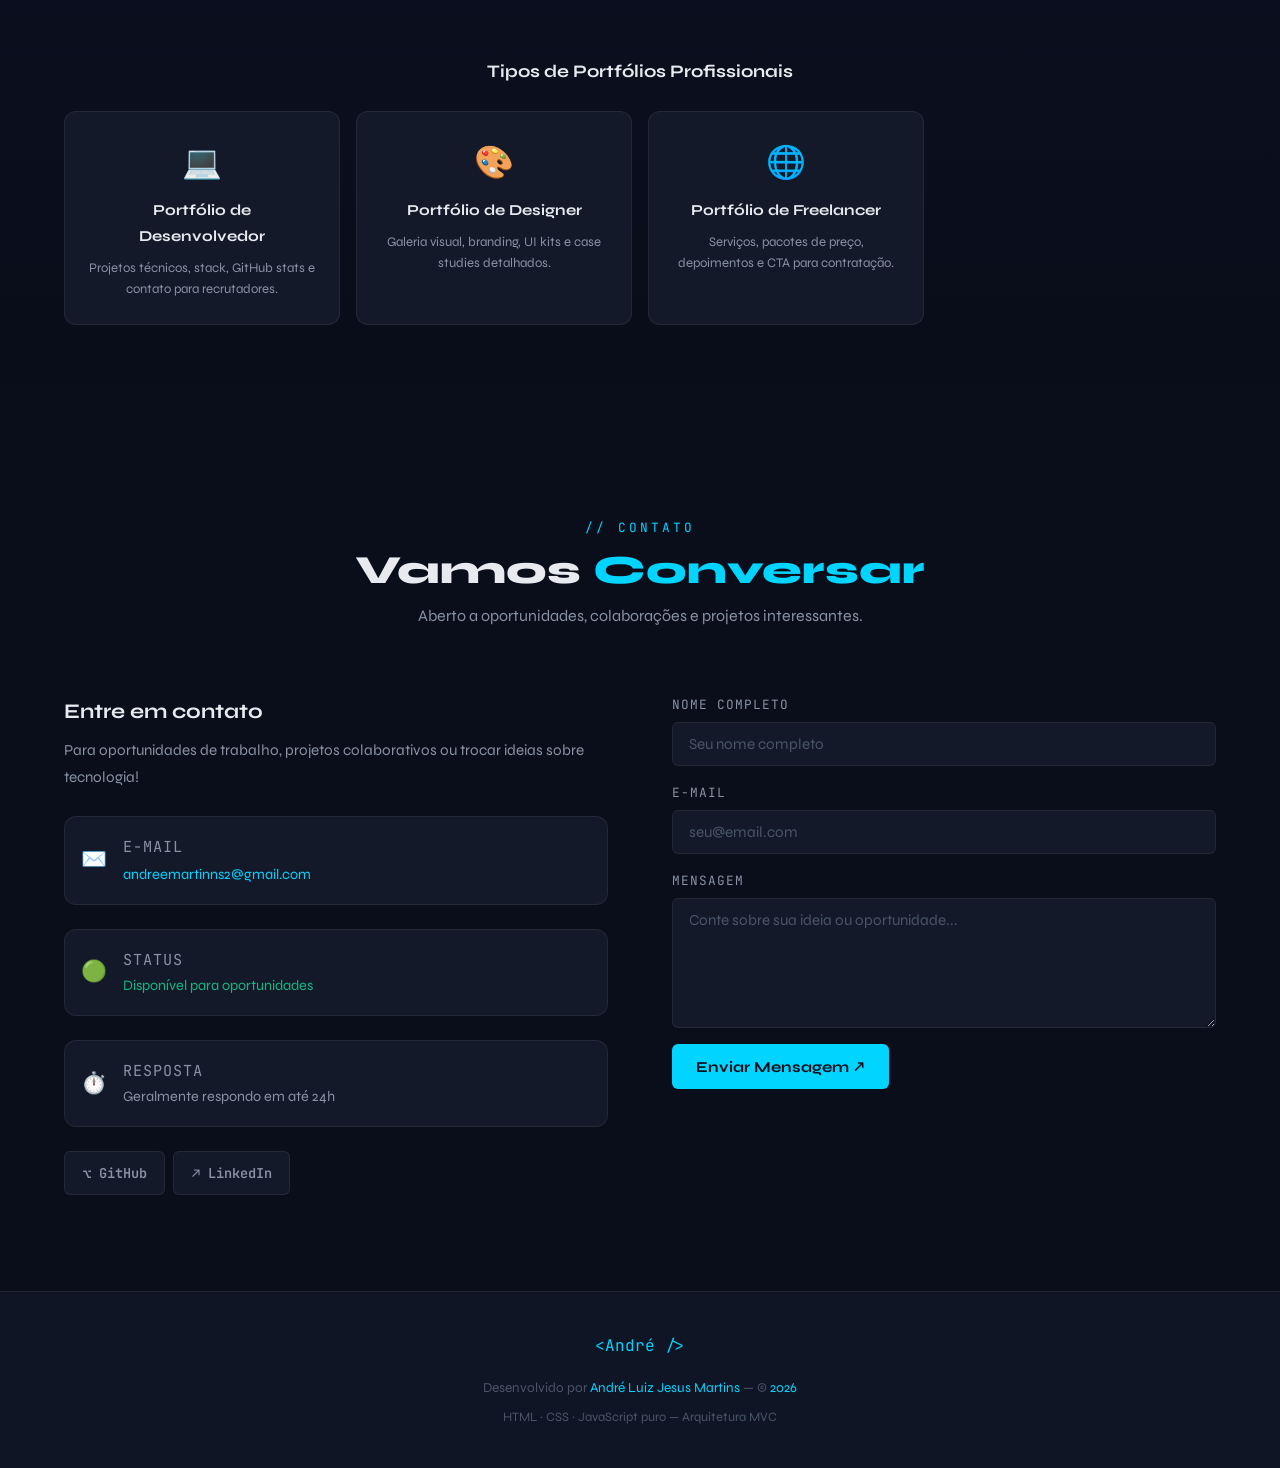
==== commit e8646c0a: "refactor: reorganizei meu model.js" ====
--- a/view/index.html
+++ b/view/index.html
@@ -4,7 +4,7 @@
   <meta charset="UTF-8" />
   <meta name="viewport" content="width=device-width, initial-scale=1.0" />
   <title>André Luiz — Desenvolvedor de Software</title>
-  <meta name="description" content="Portfólio de André Luiz Jesus Martins — estudante de Desenvolvimento de Software focado em web, front-end e back-end." />
+  <meta name="description" content="Portfólio de André Luiz Jesus Martins — estudante de Sisemas para Internet focado em web, front-end e back-end." />
   <meta name="author" content="André Luiz Jesus Martins" />
   <meta name="theme-color" content="#0a0e1a" />
   <meta property="og:title"       content="André Luiz — Desenvolvedor de Software" />
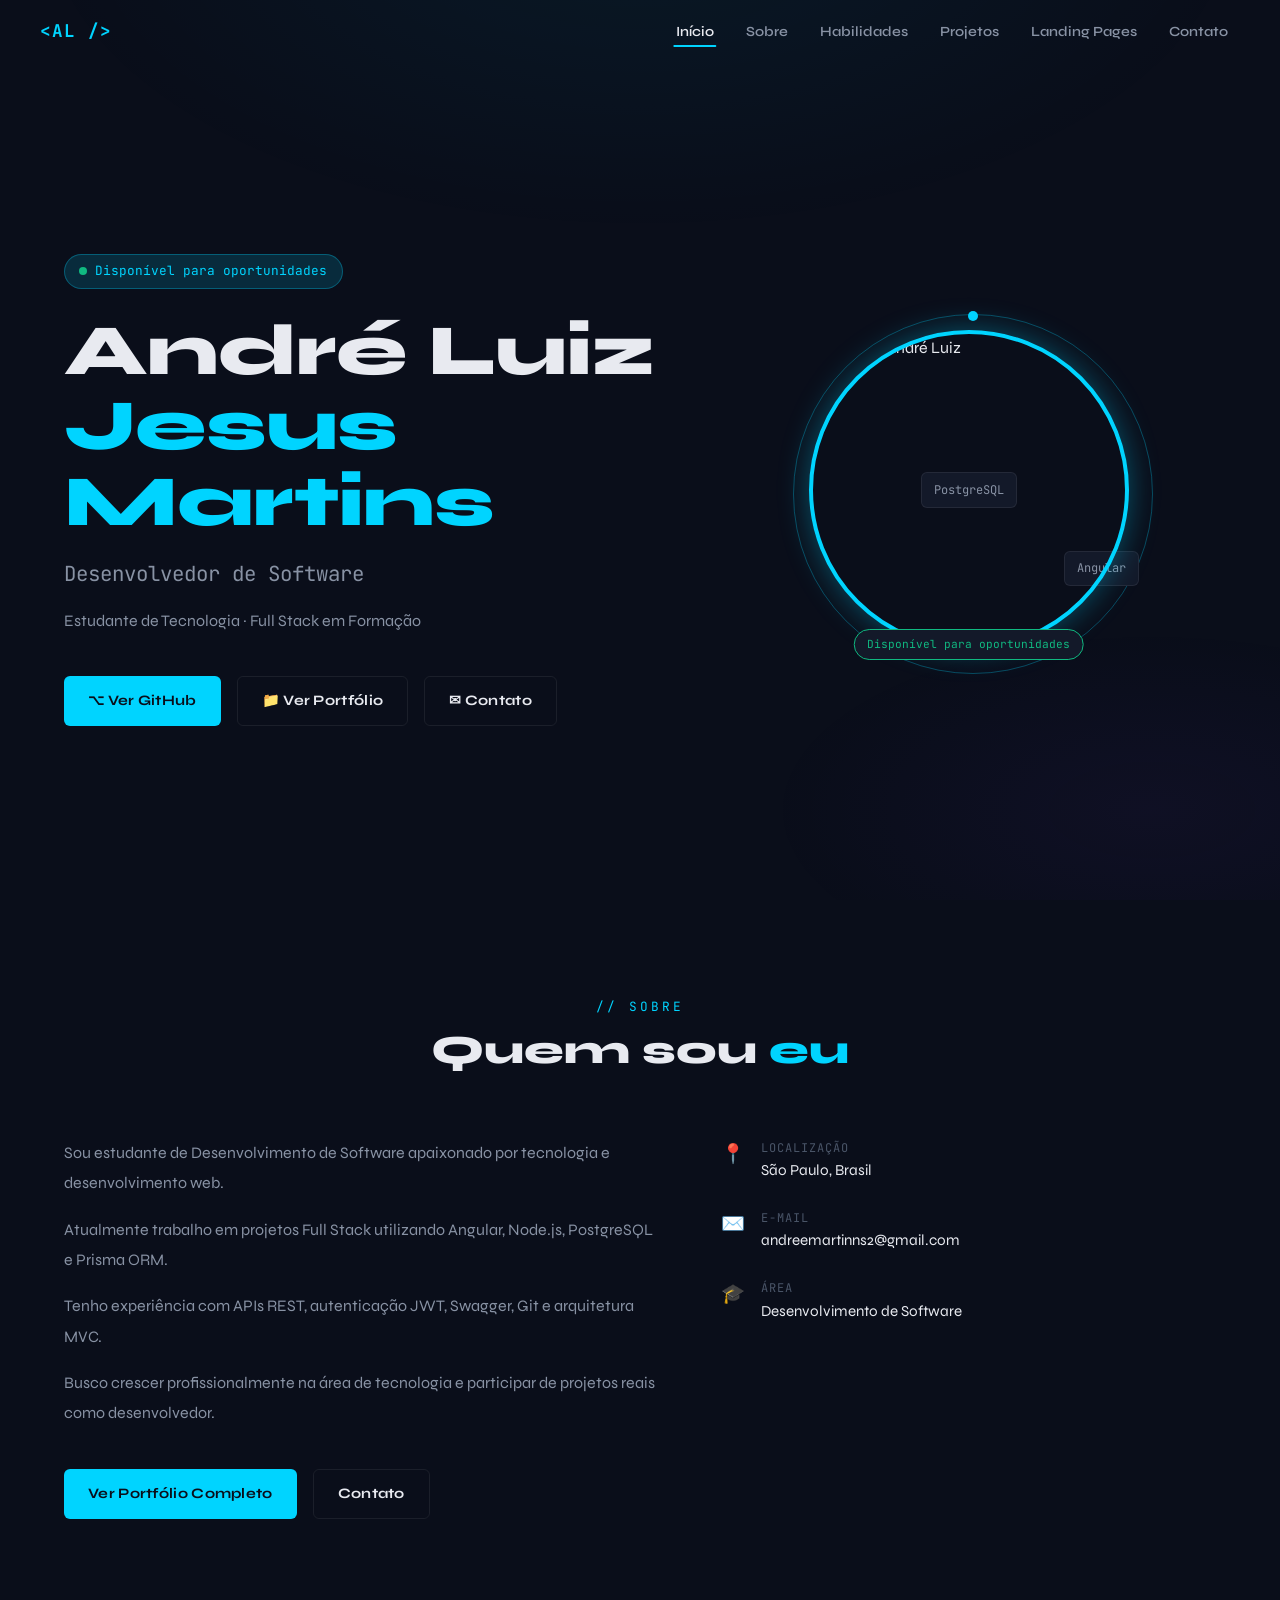
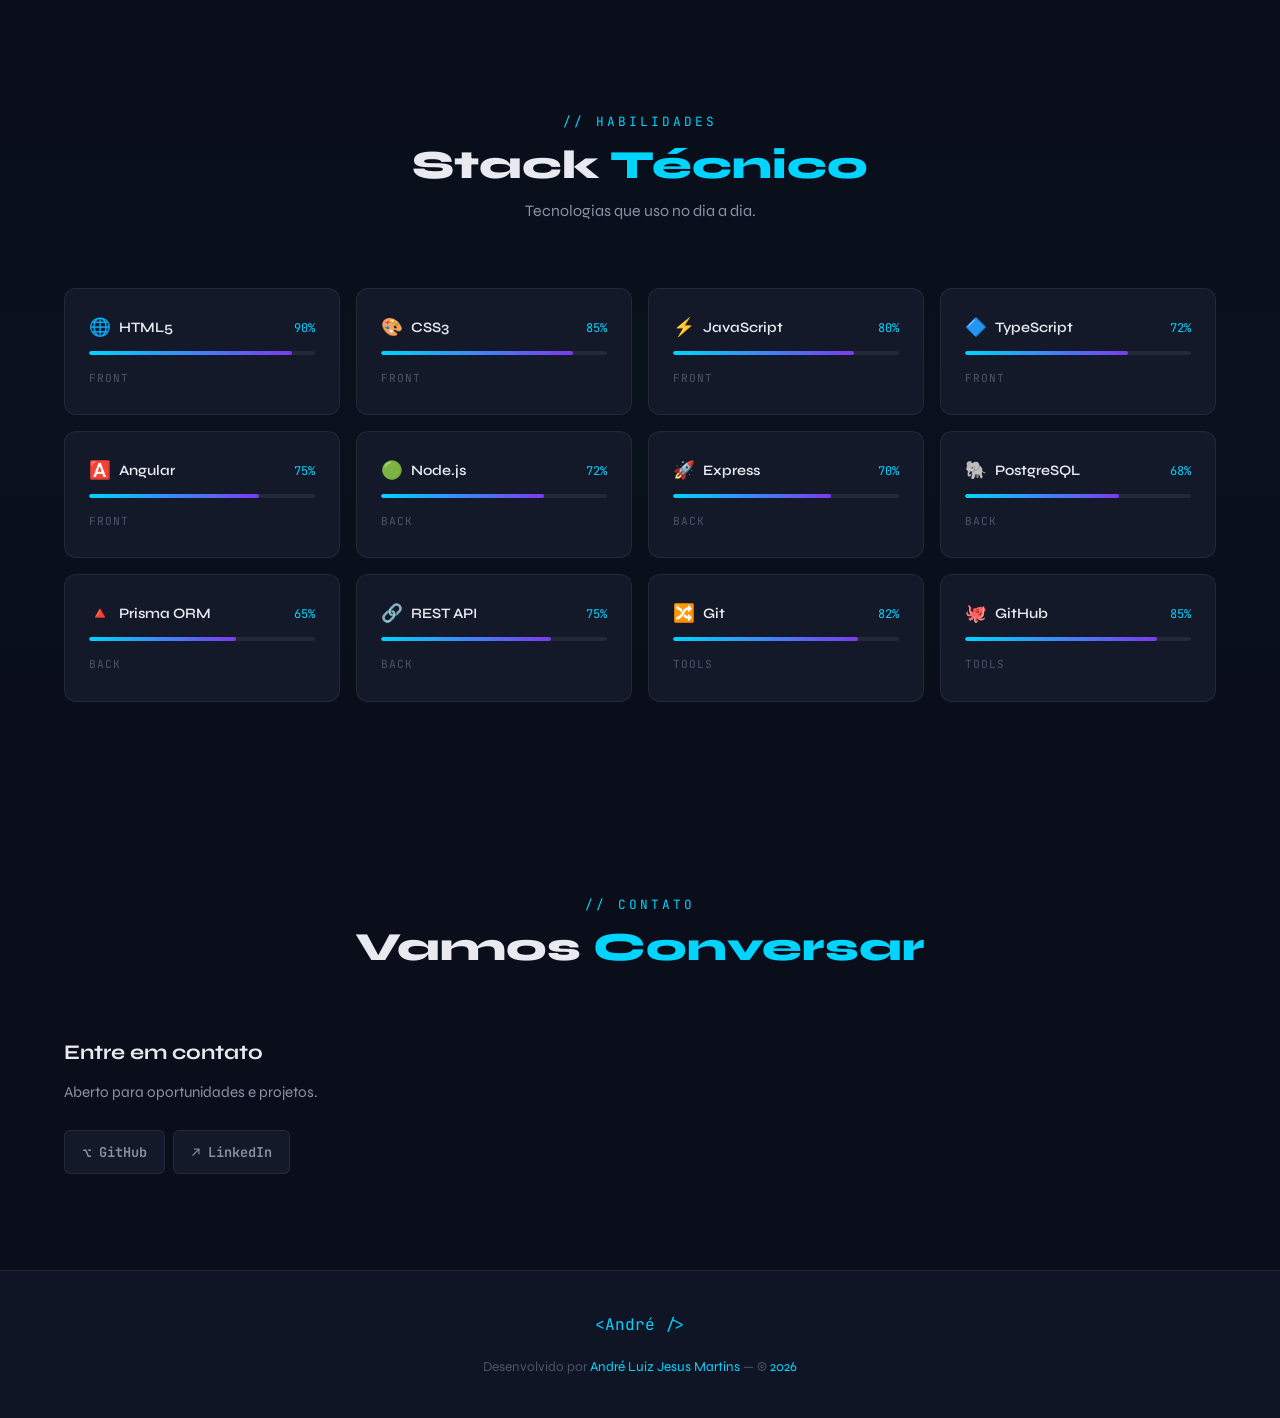
==== commit 89f31c09: "feat: adicionei a imagem de perfil" ====
--- a/view/index.html
+++ b/view/index.html
@@ -3,228 +3,389 @@
 <head>
   <meta charset="UTF-8" />
   <meta name="viewport" content="width=device-width, initial-scale=1.0" />
+
   <title>André Luiz — Desenvolvedor de Software</title>
-  <meta name="description" content="Portfólio de André Luiz Jesus Martins — estudante de Sisemas para Internet focado em web, front-end e back-end." />
+
+  <meta
+    name="description"
+    content="Portfólio de André Luiz Jesus Martins — estudante de Sistemas para Internet focado em desenvolvimento web full stack."
+  />
+
   <meta name="author" content="André Luiz Jesus Martins" />
+
   <meta name="theme-color" content="#0a0e1a" />
-  <meta property="og:title"       content="André Luiz — Desenvolvedor de Software" />
-  <meta property="og:description" content="Portfólio pessoal com projetos, habilidades e contato." />
-  <meta property="og:type"        content="website" />
-  <link rel="icon" href="data:image/svg+xml,<svg xmlns='http://www.w3.org/2000/svg' viewBox='0 0 100 100'><text y='.9em' font-size='90'>⚡</text></svg>" />
+
+  <link
+    rel="icon"
+    href="data:image/svg+xml,<svg xmlns='http://www.w3.org/2000/svg' viewBox='0 0 100 100'><text y='.9em' font-size='90'>⚡</text></svg>"
+  />
+
   <link rel="stylesheet" href="../css/style.css" />
 </head>
+
 <body>
 
   <!-- LOADER -->
   <div id="page-loader" role="status" aria-label="Carregando">
     <p class="loader-logo">&lt;André /&gt;</p>
-    <div class="loader-bar" aria-hidden="true"></div>
+    <div class="loader-bar"></div>
   </div>
 
   <!-- SKIP LINK -->
-  <a href="#main-content" id="skip-link">Pular para o conteúdo principal</a>
-
-  <!-- OVERLAY MOBILE -->
-  <div id="menu-overlay" aria-hidden="true"></div>
+  <a href="#main-content" id="skip-link">
+    Pular para o conteúdo principal
+  </a>
+
+  <!-- OVERLAY -->
+  <div id="menu-overlay"></div>
 
   <!-- NAVBAR -->
-  <header id="navbar" role="banner">
-    <a href="#home" id="nav-logo" aria-label="Voltar ao início"></a>
-    <button id="menu-toggle" type="button"
-            aria-label="Abrir menu" aria-expanded="false" aria-controls="nav-links">
-      <span aria-hidden="true"></span>
-      <span aria-hidden="true"></span>
-      <span aria-hidden="true"></span>
+  <header id="navbar">
+
+    <a href="#home" id="nav-logo">
+      &lt;AL /&gt;
+    </a>
+
+    <button
+      id="menu-toggle"
+      type="button"
+      aria-label="Abrir menu"
+      aria-expanded="false"
+      aria-controls="nav-links"
+    >
+      <span></span>
+      <span></span>
+      <span></span>
     </button>
-    <nav aria-label="Navegação principal">
-      <ul id="nav-links" role="list"></ul>
+
+    <nav>
+      <ul id="nav-links"></ul>
     </nav>
+
   </header>
 
-  <!-- CONTEÚDO PRINCIPAL -->
-  <main id="main-content" tabindex="-1">
+  <!-- MAIN -->
+  <main id="main-content">
 
     <!-- HERO -->
-    <section id="home" aria-labelledby="hero-name">
+    <section id="home">
+
       <div class="container">
+
         <div class="hero-grid">
 
+          <!-- TEXTO -->
           <div class="hero-content">
-            <div class="hero-badge">Disponível para oportunidades</div>
+
+            <div class="hero-badge">
+              Disponível para oportunidades
+            </div>
+
             <h1 id="hero-name"></h1>
-            <p id="hero-role" aria-label="Cargo profissional"></p>
+
+            <p id="hero-role"></p>
+
             <p id="hero-tagline"></p>
-            <div class="hero-cta" role="group" aria-label="Ações principais">
-              <a id="cta-github" href="#" target="_blank" rel="noopener noreferrer"
-                 class="btn btn-primary">⌥ Ver GitHub</a>
-              <a id="cta-portfolio" href="portfolio.html"
-                 class="btn btn-ghost">📁 Ver Portfólio</a>
-              <a id="cta-contact" href="#contact"
-                 class="btn btn-ghost">✉ Contato</a>
-            </div>
+
+            <div class="hero-cta">
+
+              <a
+                id="cta-github"
+                href="#"
+                target="_blank"
+                rel="noopener noreferrer"
+                class="btn btn-primary"
+              >
+                ⌥ Ver GitHub
+              </a>
+
+              <a
+                id="cta-portfolio"
+                href="portfolio.html"
+                class="btn btn-ghost"
+              >
+                📁 Ver Portfólio
+              </a>
+
+              <a
+                id="cta-contact"
+                href="#contact"
+                class="btn btn-ghost"
+              >
+                ✉ Contato
+              </a>
+
+            </div>
+
           </div>
 
-          <div class="hero-visual" aria-hidden="false">
-            <div style="position:relative;display:inline-block;">
-              <div id="hero-avatar"></div>
-              <div class="avatar-ring" aria-hidden="true"></div>
-              <div id="hero-status" class="hero-status-badge" aria-live="polite"></div>
-              <div class="tech-float" aria-hidden="true">HTML5</div>
-              <div class="tech-float" aria-hidden="true">Node.js</div>
-              <div class="tech-float" aria-hidden="true">Python</div>
-            </div>
+          <!-- FOTO -->
+          <div class="hero-visual">
+
+            <div class="profile-image-wrapper">
+
+              <img
+                src="../images/andre.jpg"
+                alt="Foto de André Luiz"
+                class="profile-image"
+              />
+
+              <div class="avatar-ring"></div>
+
+              <div
+                id="hero-status"
+                class="hero-status-badge"
+              ></div>
+
+              <div class="tech-float">
+                Angular
+              </div>
+
+              <div class="tech-float">
+                Node.js
+              </div>
+
+              <div class="tech-float">
+                PostgreSQL
+              </div>
+
+            </div>
+
           </div>
 
         </div>
-      </div>
+
+      </div>
+
     </section>
 
     <!-- SOBRE -->
-    <section id="about" aria-labelledby="about-title">
+    <section id="about">
+
       <div class="container">
-        <header class="section-header" data-animate>
-          <span class="section-label">// sobre</span>
-          <h2 id="about-title" class="section-title">Quem sou <span class="accent">eu</span></h2>
+
+        <header class="section-header">
+
+          <span class="section-label">
+            // sobre
+          </span>
+
+          <h2 class="section-title">
+            Quem sou <span class="accent">eu</span>
+          </h2>
+
         </header>
+
         <div class="about-grid">
-          <div class="about-text" data-animate="left">
+
+          <div class="about-text">
+
             <div id="about-bio"></div>
+
             <div class="about-links">
-              <a href="portfolio.html" class="btn btn-primary">Ver Portfólio Completo</a>
-              <a href="#contact"       class="btn btn-ghost">Contato</a>
-            </div>
+
+              <a
+                href="portfolio.html"
+                class="btn btn-primary"
+              >
+                Ver Portfólio Completo
+              </a>
+
+              <a
+                href="#contact"
+                class="btn btn-ghost"
+              >
+                Contato
+              </a>
+
+            </div>
+
           </div>
-          <aside class="about-meta" aria-label="Informações rápidas" data-animate="right">
+
+          <aside class="about-meta">
+
             <div class="meta-item">
-              <span class="meta-icon" aria-hidden="true">📍</span>
-              <div><p class="meta-label">Localização</p><p class="meta-value" id="about-location"></p></div>
-            </div>
+              <span class="meta-icon">📍</span>
+
+              <div>
+                <p class="meta-label">
+                  Localização
+                </p>
+
+                <p
+                  class="meta-value"
+                  id="about-location"
+                ></p>
+              </div>
+            </div>
+
             <div class="meta-item">
-              <span class="meta-icon" aria-hidden="true">✉️</span>
-              <div><p class="meta-label">E-mail</p><p class="meta-value" id="about-email"></p></div>
-            </div>
+
+              <span class="meta-icon">✉️</span>
+
+              <div>
+                <p class="meta-label">
+                  E-mail
+                </p>
+
+                <p
+                  class="meta-value"
+                  id="about-email"
+                ></p>
+              </div>
+
+            </div>
+
             <div class="meta-item">
-              <span class="meta-icon" aria-hidden="true">🎓</span>
-              <div><p class="meta-label">Área</p><p class="meta-value">Desenvolvimento de Software</p></div>
-            </div>
-            <div class="meta-item">
-              <span class="meta-icon" aria-hidden="true">💡</span>
-              <div><p class="meta-label">Interesses</p><p class="meta-value">Front-end · Back-end · Open Source</p></div>
-            </div>
+
+              <span class="meta-icon">🎓</span>
+
+              <div>
+                <p class="meta-label">
+                  Área
+                </p>
+
+                <p class="meta-value">
+                  Desenvolvimento de Software
+                </p>
+              </div>
+
+            </div>
+
           </aside>
+
         </div>
-      </div>
+
+      </div>
+
     </section>
 
     <!-- HABILIDADES -->
-    <section id="skills" aria-labelledby="skills-title">
+    <section id="skills">
+
       <div class="container">
-        <header class="section-header" data-animate>
-          <span class="section-label">// habilidades</span>
-          <h2 id="skills-title" class="section-title">Stack <span class="accent">Técnico</span></h2>
-          <p class="section-subtitle">Tecnologias que uso no dia a dia — em constante aprendizado.</p>
+
+        <header class="section-header">
+
+          <span class="section-label">
+            // habilidades
+          </span>
+
+          <h2 class="section-title">
+            Stack <span class="accent">Técnico</span>
+          </h2>
+
+          <p class="section-subtitle">
+            Tecnologias que uso no dia a dia.
+          </p>
+
         </header>
-        <div id="skills-grid" role="list" aria-label="Habilidades técnicas" data-animate></div>
-      </div>
+
+        <div id="skills-grid"></div>
+
+      </div>
+
     </section>
 
-    <!-- LANDING PAGES -->
-    <section id="landing" aria-labelledby="landing-title">
+    <!-- CONTATO -->
+    <section id="contact">
+
       <div class="container">
-        <header class="section-header" data-animate>
-          <span class="section-label">// referências</span>
-          <h2 id="landing-title" class="section-title">Tipos de <span class="accent">Landing Pages</span></h2>
-          <p class="section-subtitle">Estruturas modernas para diferentes objetivos de negócio.</p>
+
+        <header class="section-header">
+
+          <span class="section-label">
+            // contato
+          </span>
+
+          <h2 class="section-title">
+            Vamos <span class="accent">Conversar</span>
+          </h2>
+
         </header>
-        <div id="landing-grid" role="list" aria-label="Exemplos de landing pages" data-animate></div>
-        <div style="margin-top:var(--space-xl);" data-animate>
-          <p class="portfolio-examples-title">Tipos de Portfólios Profissionais</p>
-          <div id="portfolio-examples" role="list" aria-label="Tipos de portfólios"></div>
+
+        <div class="contact-grid">
+
+          <aside>
+
+            <div class="contact-info">
+
+              <div>
+
+                <h3>
+                  Entre em contato
+                </h3>
+
+                <p>
+                  Aberto para oportunidades e projetos.
+                </p>
+
+              </div>
+
+              <div class="contact-social">
+
+                <a
+                  id="contact-github"
+                  href="#"
+                  target="_blank"
+                  class="social-btn"
+                >
+                  ⌥ GitHub
+                </a>
+
+                <a
+                  id="contact-linkedin"
+                  href="#"
+                  target="_blank"
+                  class="social-btn"
+                >
+                  ↗ LinkedIn
+                </a>
+
+              </div>
+
+            </div>
+
+          </aside>
+
         </div>
-      </div>
+
+      </div>
+
     </section>
 
-    <!-- CONTATO -->
-    <section id="contact" aria-labelledby="contact-title">
-      <div class="container">
-        <header class="section-header" data-animate>
-          <span class="section-label">// contato</span>
-          <h2 id="contact-title" class="section-title">Vamos <span class="accent">Conversar</span></h2>
-          <p class="section-subtitle">Aberto a oportunidades, colaborações e projetos interessantes.</p>
-        </header>
-        <div class="contact-grid">
-          <aside aria-label="Informações de contato" data-animate="left">
-            <div class="contact-info">
-              <div>
-                <h3>Entre em contato</h3>
-                <p>Para oportunidades de trabalho, projetos colaborativos ou trocar ideias sobre tecnologia!</p>
-              </div>
-              <div class="contact-item">
-                <span class="contact-item-icon" aria-hidden="true">✉️</span>
-                <div><p class="contact-item-label">E-mail</p><a id="contact-email" href="#"></a></div>
-              </div>
-              <div class="contact-item">
-                <span class="contact-item-icon" aria-hidden="true">🟢</span>
-                <div><p class="contact-item-label">Status</p>
-                  <p id="contact-availability" style="font-size:.9rem;color:var(--accent-3);"></p></div>
-              </div>
-              <div class="contact-item">
-                <span class="contact-item-icon" aria-hidden="true">⏱️</span>
-                <div><p class="contact-item-label">Resposta</p>
-                  <p id="contact-response" style="font-size:.9rem;color:var(--text-secondary);"></p></div>
-              </div>
-              <div class="contact-social" role="group" aria-label="Redes sociais">
-                <a id="contact-github"   href="#" target="_blank" rel="noopener noreferrer" class="social-btn">⌥ GitHub</a>
-                <a id="contact-linkedin" href="#" target="_blank" rel="noopener noreferrer" class="social-btn">↗ LinkedIn</a>
-              </div>
-            </div>
-          </aside>
-          <div data-animate="right">
-            <form id="contact-form" novalidate aria-label="Formulário de contato">
-              <div id="form-feedback" class="form-feedback" hidden role="alert" aria-live="assertive"></div>
-              <div class="form-group">
-                <label for="form-name">Nome completo</label>
-                <input type="text" id="form-name" name="name"
-                       placeholder="Seu nome completo" autocomplete="name"
-                       aria-required="true" aria-describedby="form-feedback" />
-              </div>
-              <div class="form-group">
-                <label for="form-email">E-mail</label>
-                <input type="email" id="form-email" name="email"
-                       placeholder="seu@email.com" autocomplete="email" aria-required="true" />
-              </div>
-              <div class="form-group">
-                <label for="form-message">Mensagem</label>
-                <textarea id="form-message" name="message" rows="5"
-                          placeholder="Conte sobre sua ideia ou oportunidade..."
-                          aria-required="true"></textarea>
-              </div>
-              <button type="submit" class="btn-submit" aria-label="Enviar mensagem">
-                Enviar Mensagem ↗
-              </button>
-            </form>
-          </div>
-        </div>
-      </div>
-    </section>
-
   </main>
 
   <!-- FOOTER -->
-  <footer role="contentinfo">
+  <footer>
+
     <div class="container">
+
       <div class="footer-inner">
-        <p class="footer-logo">&lt;André /&gt;</p>
-        <p>Desenvolvido por <span id="footer-name"></span> &mdash; &copy; <span id="footer-year"></span></p>
-        <p style="font-size:.8rem;">HTML · CSS · JavaScript puro — Arquitetura MVC</p>
-      </div>
+
+        <p class="footer-logo">
+          &lt;André /&gt;
+        </p>
+
+        <p>
+          Desenvolvido por
+          <span id="footer-name"></span>
+          —
+          &copy;
+          <span id="footer-year"></span>
+        </p>
+
+      </div>
+
     </div>
   </footer>
 
-  <!-- SCROLL TO TOP -->
-  <button id="scroll-top" type="button" aria-label="Voltar ao topo">↑</button>
-
-  <!-- SCRIPTS (ordem: Model → View → Controller) -->
+  <!-- VOLTAR AO TOPO -->
+  <button id="scroll-top">
+    ↑
+  </button>
+
+  <!-- SCRIPTS -->
   <script src="../model/model.js"></script>
   <script src="../js/app.js"></script>
   <script src="../controller/controller.js"></script>
--- a/css/style.css
+++ b/css/style.css
@@ -900,4 +900,68 @@
    @media print {
      #navbar, #scroll-top, #menu-toggle, #page-loader { display: none !important; }
      body { background: white; color: black; }
-   }+   }
+
+   /* =========================================
+   FOTO DO PERFIL
+========================================= */
+
+.profile-image-wrapper {
+  position: relative;
+  display: flex;
+  justify-content: center;
+  align-items: center;
+}
+
+.profile-image {
+  width: 320px;
+  height: 320px;
+
+  object-fit: cover;
+
+  border-radius: 50%;
+
+  border: 4px solid #00d4ff;
+
+  box-shadow:
+    0 0 30px rgba(0, 212, 255, 0.35);
+
+  position: relative;
+  z-index: 2;
+
+  transition: 0.4s ease;
+}
+
+.profile-image:hover {
+  transform: scale(1.03);
+}
+
+.avatar-ring {
+  position: absolute;
+
+  width: 360px;
+  height: 360px;
+
+  border-radius: 50%;
+
+  border: 1px solid rgba(0, 212, 255, 0.3);
+
+  animation: pulseRing 4s infinite linear;
+}
+
+@keyframes pulseRing {
+  0% {
+    transform: scale(1);
+    opacity: 0.6;
+  }
+
+  50% {
+    transform: scale(1.04);
+    opacity: 1;
+  }
+
+  100% {
+    transform: scale(1);
+    opacity: 0.6;
+  }
+}
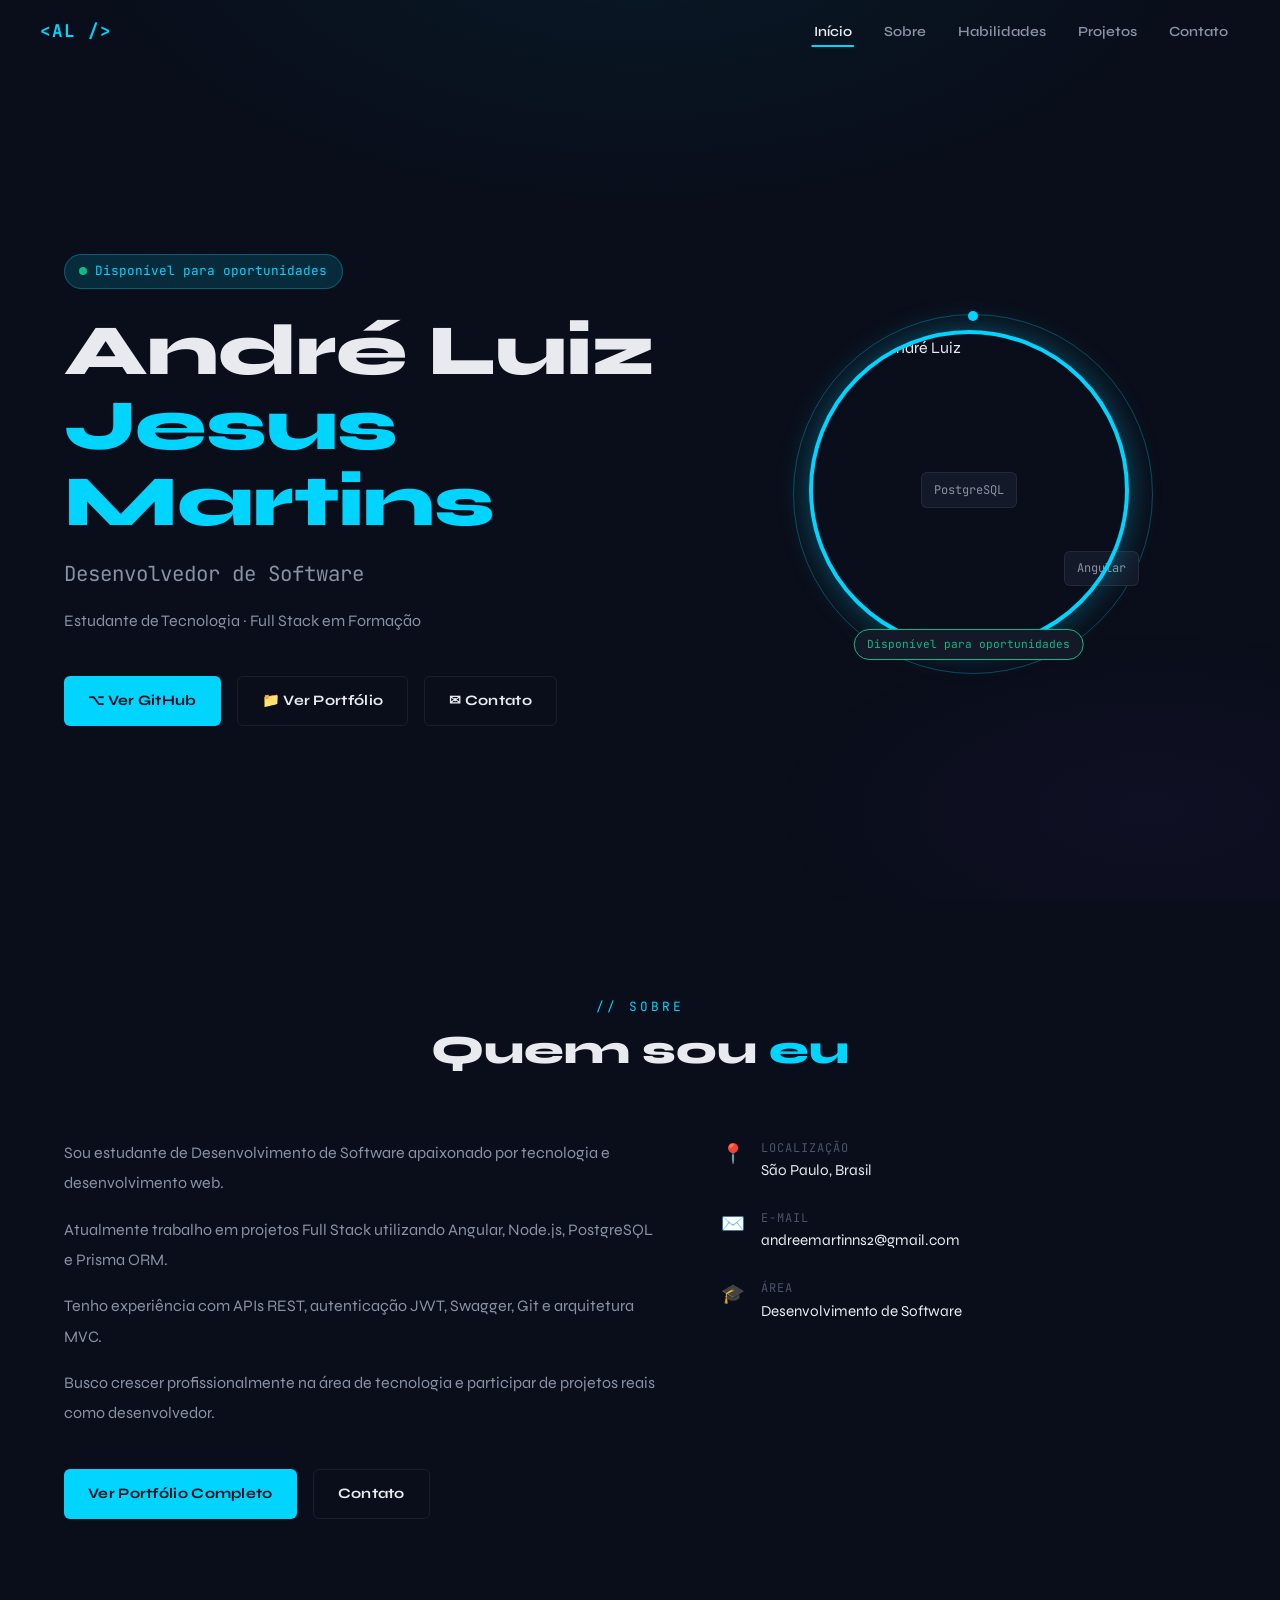
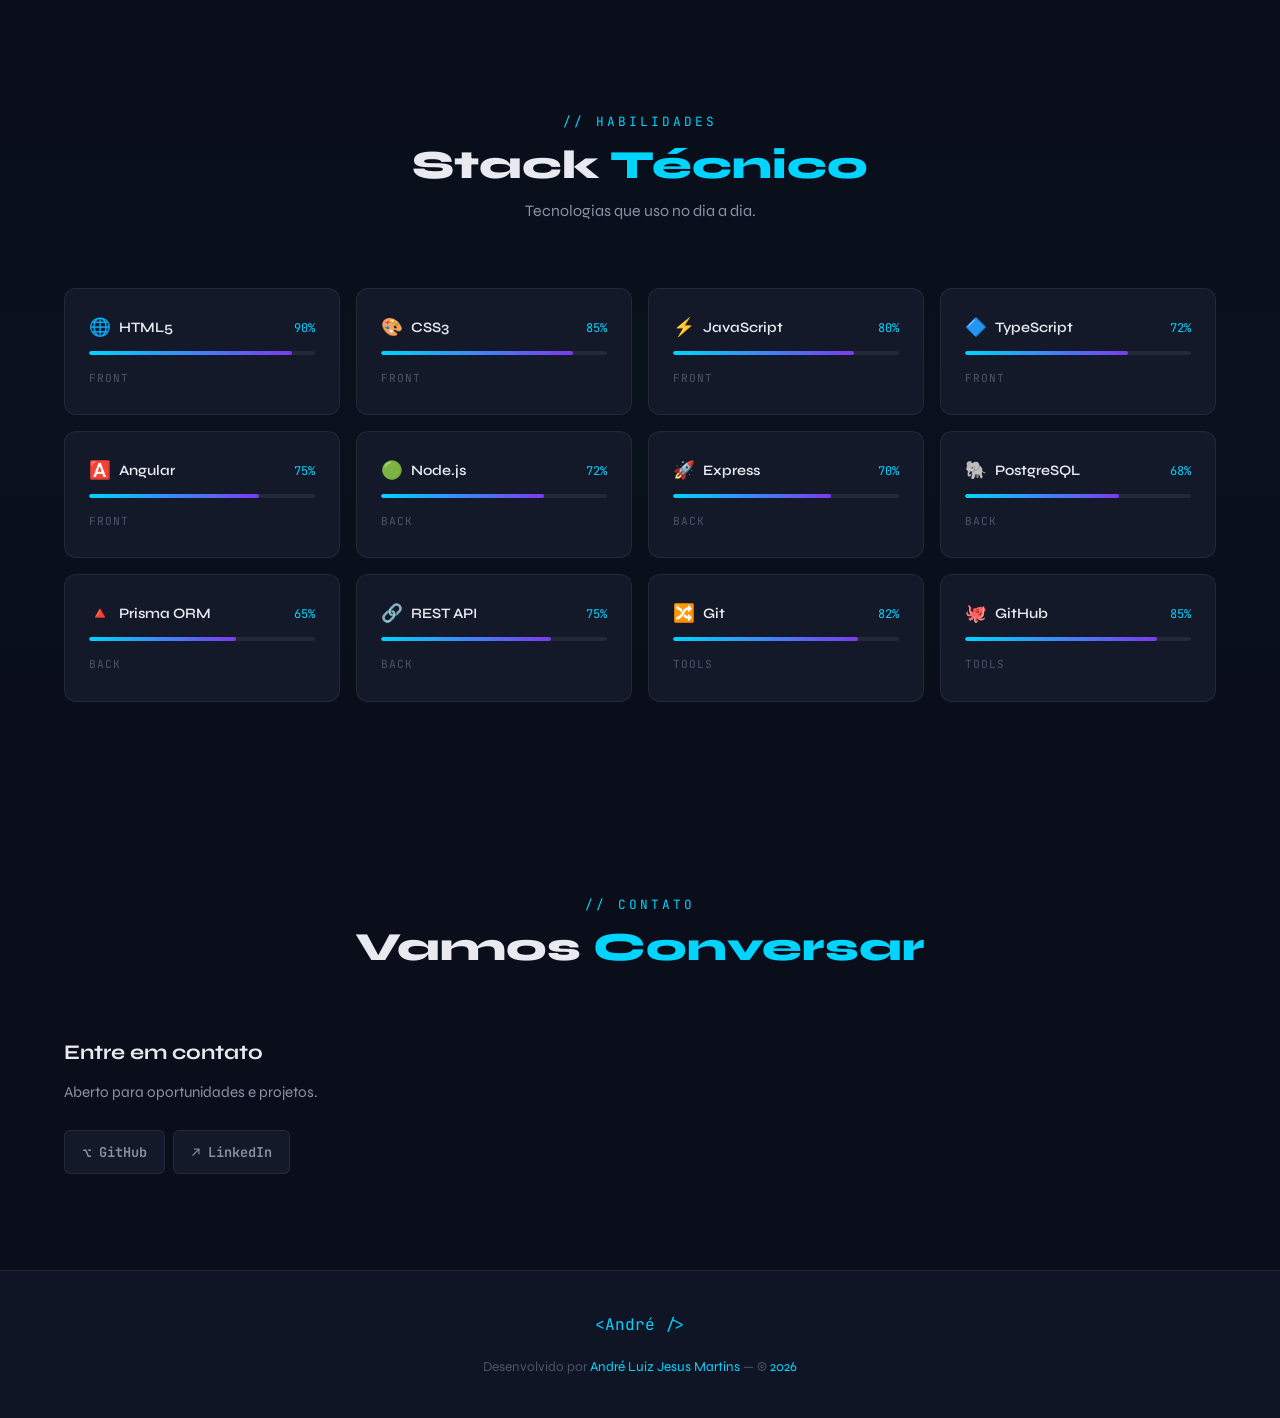
==== commit 6c8cf808: "feat(html): personaliza estrutura e secoes do portfolio" ====
--- a/view/index.html
+++ b/view/index.html
@@ -58,8 +58,29 @@
       <span></span>
     </button>
 
-    <nav>
-      <ul id="nav-links"></ul>
+    <!-- MENU CORRIGIDO -->
+    <nav aria-label="Menu principal">
+
+      <ul id="nav-links">
+
+        <li>
+          <a href="#home">Início</a>
+        </li>
+
+        <li>
+          <a href="#about">Sobre</a>
+        </li>
+
+        <li>
+          <a href="#skills">Habilidades</a>
+        </li>
+
+        <li>
+          <a href="#contact">Contato</a>
+        </li>
+
+      </ul>
+
     </nav>
 
   </header>
@@ -125,7 +146,7 @@
             <div class="profile-image-wrapper">
 
               <img
-                src="../images/andre.jpg"
+                src="../images/fotodeperfil.jpeg"
                 alt="Foto de André Luiz"
                 class="profile-image"
               />
